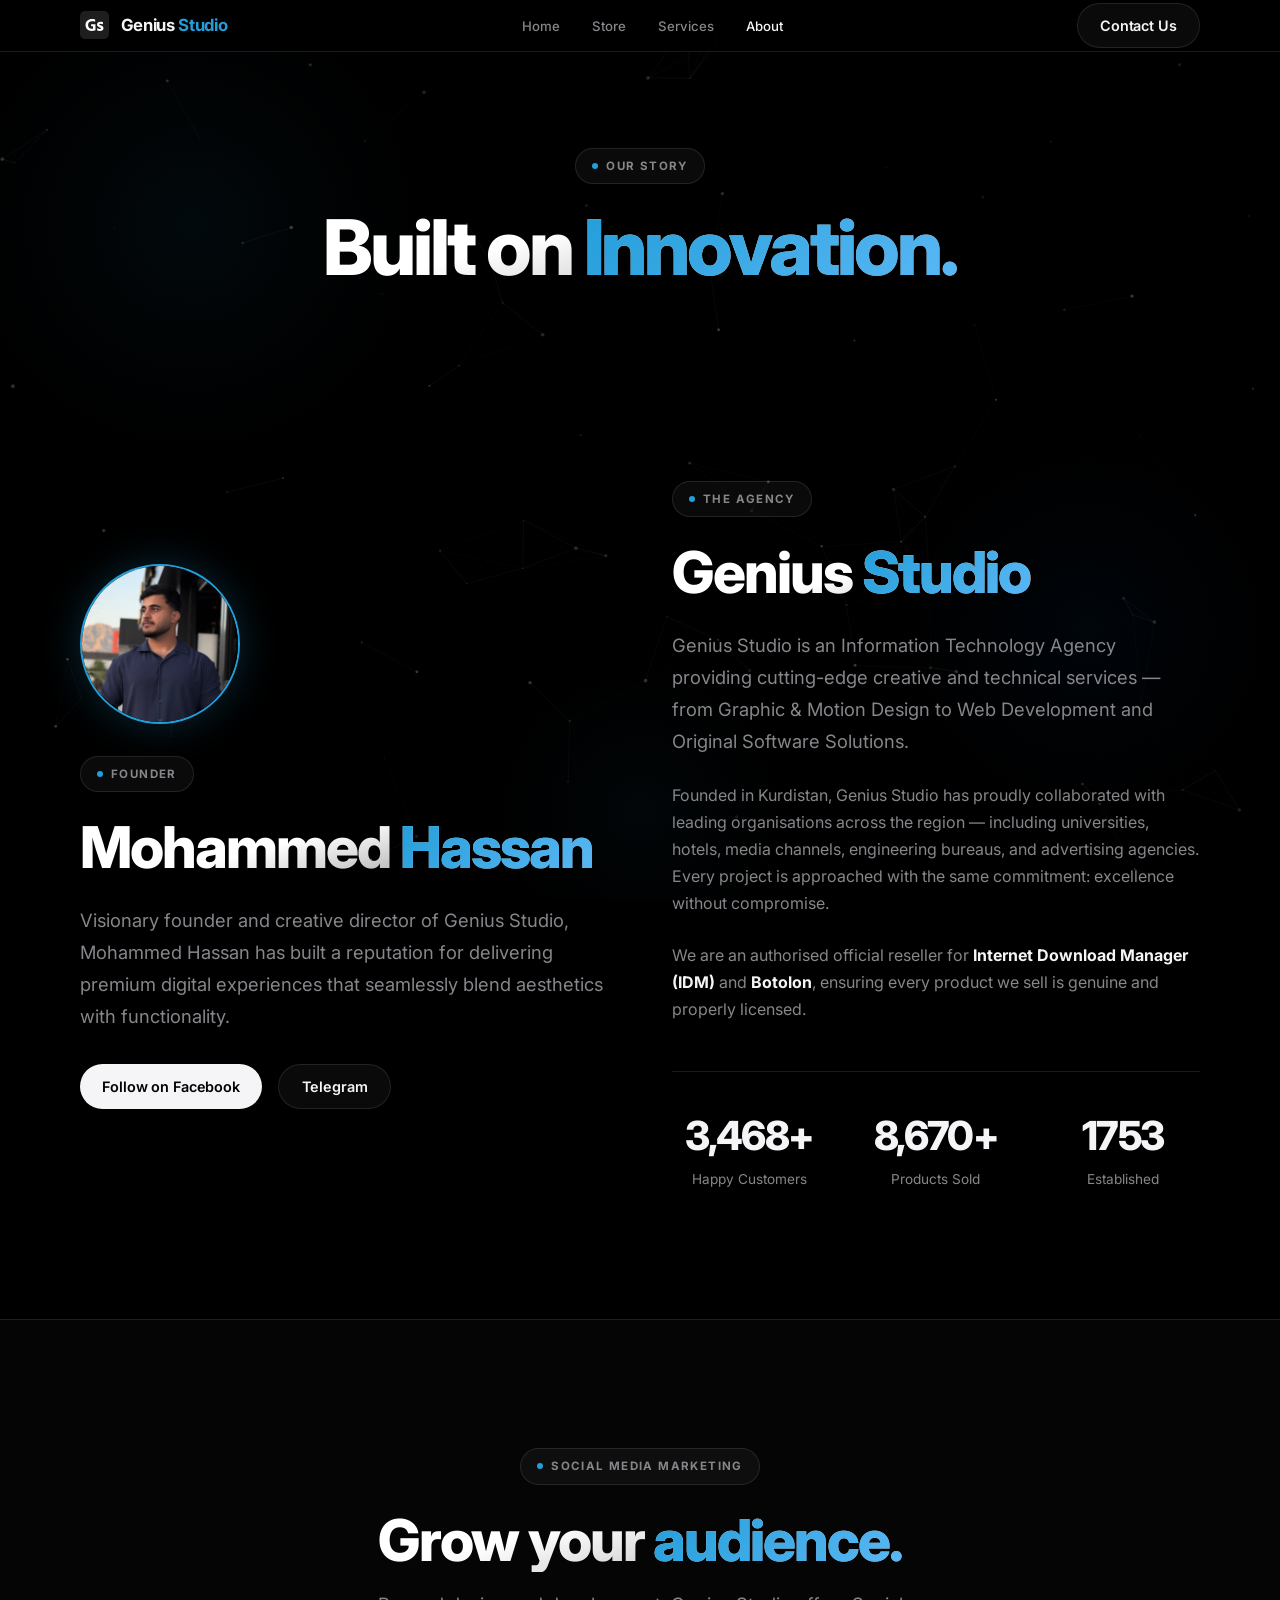
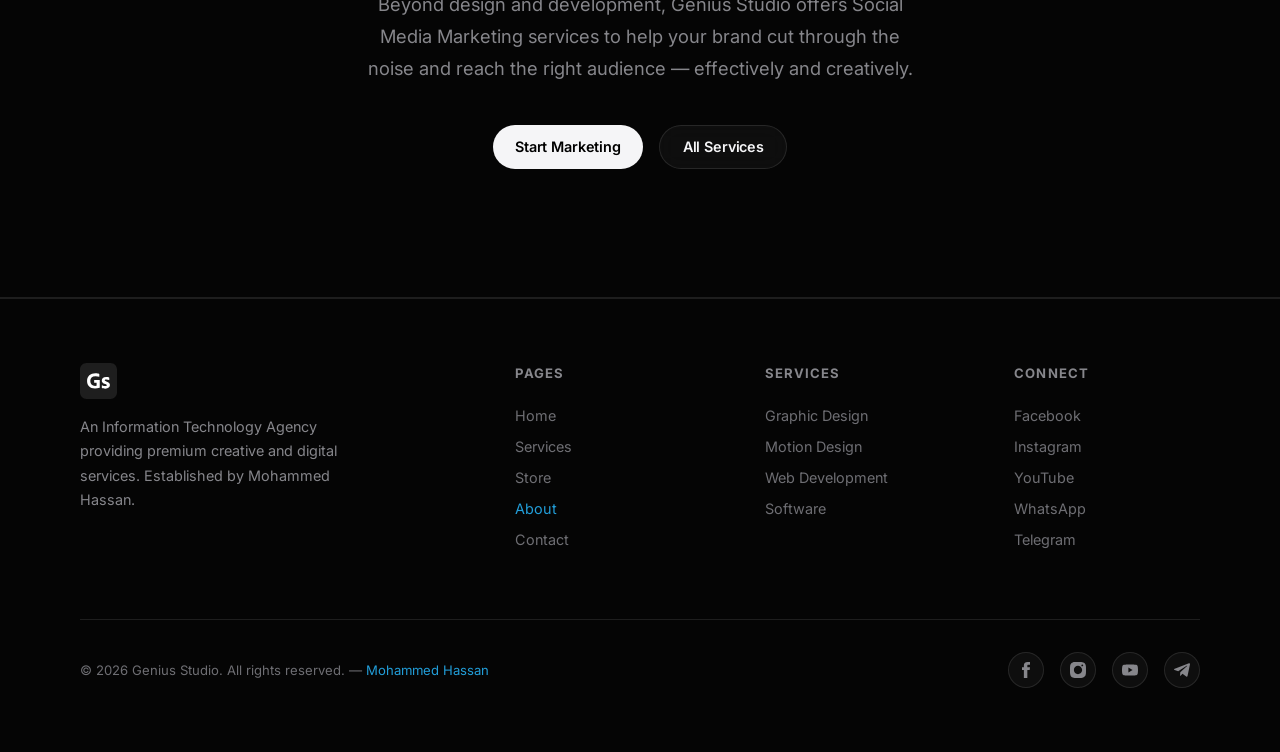
==== about.html @ 946fcec2 "Initial commit" ====
<!DOCTYPE html>
<html lang="en">

<head>
  <meta charset="UTF-8">
  <meta name="viewport" content="width=device-width, initial-scale=1.0">
  <title>About | Genius Studio</title>
  <meta name="description"
    content="Learn about Genius Studio — an Information Technology Agency established by Mohammed Hassan, delivering premium digital services.">
  <link rel="icon" type="image/svg+xml" href="branding/favicon/favicon.svg">
  <link rel="stylesheet" href="styles.css">
</head>

<body>

  <nav class="nav" role="navigation" aria-label="Main navigation">
    <div class="nav__inner">
      <a href="index.html" class="nav__logo" aria-label="Genius Studio Home">
        <img src="img/GsLogo.svg" alt="Genius Studio Logo">
        <span class="nav__logo-text">Genius <span>Studio</span></span>
      </a>
      <ul class="nav__links" role="list">
        <li><a href="index.html">Home</a></li>
        <li><a href="store.html">Store</a></li>
        <li><a href="services.html">Services</a></li>
        <li><a href="about.html" class="active">About</a></li>
      </ul>
      <div class="nav__cta">
        <a href="contact.html" class="btn btn--ghost">Contact Us</a>
      </div>
      <button class="nav__hamburger" aria-label="Open menu" aria-expanded="false">
        <svg viewBox="0 0 24 24">
          <line x1="3" y1="6" x2="21" y2="6" />
          <line x1="3" y1="12" x2="21" y2="12" />
          <line x1="3" y1="18" x2="21" y2="18" />
        </svg>
      </button>
    </div>
  </nav>
  <div class="nav__drawer" role="dialog" aria-label="Mobile navigation">
    <a href="index.html">Home</a>
    <a href="store.html">Store</a>
    <a href="services.html">Services</a>
    <a href="about.html" class="active">About</a>
    <a href="contact.html">Contact Us</a>
  </div>

  <!-- PAGE HERO -->
  <div class="page-hero text-center">
    <div class="container">
      <div class="eyebrow reveal" style="justify-content:center;">
        <span class="dot"></span>Our Story
      </div>
      <h1 class="display-1 reveal reveal-delay-1">Built on <em>Innovation.</em></h1>
    </div>
  </div>

  <!-- ABOUT SECTION -->
  <section class="section">
    <div class="container">
      <div class="about-grid">
        <div class="reveal">
          <img src="branding/owner.jpg" alt="Mohammed Hassan" class="avatar" style="margin-bottom:2rem;">
          <div class="eyebrow">
            <span class="dot"></span>Founder
          </div>
          <h2 class="display-2" style="margin-bottom:1.5rem;">Mohammed <em>Hassan</em></h2>
          <p class="body-lg">Visionary founder and creative director of Genius Studio, Mohammed Hassan has built a
            reputation for delivering premium digital experiences that seamlessly blend aesthetics with functionality.
          </p>
          <div style="display:flex; gap:1rem; margin-top:2rem; flex-wrap:wrap;">
            <a href="https://www.facebook.com/mohammedhx2" target="_blank" rel="noopener"
              class="btn btn--primary">Follow on Facebook</a>
            <a href="https://t.me/mohammedhx2" target="_blank" rel="noopener" class="btn btn--ghost">Telegram</a>
          </div>
        </div>

        <div class="reveal reveal-delay-2">
          <div class="eyebrow">
            <span class="dot"></span>The Agency
          </div>
          <h2 class="display-2" style="margin-bottom:1.5rem;">Genius <em>Studio</em></h2>
          <p class="body-lg">Genius Studio is an Information Technology Agency providing cutting-edge creative and
            technical services — from Graphic &amp; Motion Design to Web Development and Original Software Solutions.
          </p>
          <p class="body-md" style="margin-top:1.5rem;">Founded in Kurdistan, Genius Studio has proudly collaborated
            with leading organisations across the region — including universities, hotels, media channels, engineering
            bureaus, and advertising agencies. Every project is approached with the same commitment: excellence without
            compromise.</p>
          <p class="body-md" style="margin-top:1.5rem;">We are an authorised official reseller for <strong
              style="color:var(--clr-text-primary);">Internet Download Manager (IDM)</strong> and <strong
              style="color:var(--clr-text-primary);">Botolon</strong>, ensuring every product we sell is genuine and
            properly licensed.</p>

          <!-- Stats -->
          <div class="stats-grid"
            style="display:grid; grid-template-columns: repeat(3,1fr); gap:2rem; margin-top:3rem; padding-top:2rem; border-top:1px solid var(--clr-border);">
            <div style="text-align:center;">
              <p class="stat-number" data-count="4000" data-suffix="+"
                style="font-size:2.5rem; font-weight:800; color:var(--clr-text-primary); letter-spacing:-0.04em;">0</p>
              <p class="body-md" style="margin:0; font-size:0.85rem;">Happy Customers</p>
            </div>
            <div style="text-align:center;">
              <p class="stat-number" data-count="10000" data-suffix="+"
                style="font-size:2.5rem; font-weight:800; color:var(--clr-text-primary); letter-spacing:-0.04em;">0</p>
              <p class="body-md" style="margin:0; font-size:0.85rem;">Products Sold</p>
            </div>
            <div style="text-align:center;">
              <p class="stat-number" data-count="2022" data-suffix="" data-no-format
                style="font-size:2.5rem; font-weight:800; color:var(--clr-text-primary); letter-spacing:-0.04em;">0</p>
              <p class="body-md" style="margin:0; font-size:0.85rem;">Established</p>
            </div>
          </div>
        </div>
      </div>
    </div>
  </section>

  <!-- SMARTER SECTION: What we use / Social Media -->
  <section class="section section--alt">
    <div class="container text-center">
      <div class="eyebrow reveal" style="justify-content:center;">
        <span class="dot"></span>Social Media Marketing
      </div>
      <h2 class="display-2 reveal reveal-delay-1">Grow your <em>audience.</em></h2>
      <p class="body-lg reveal reveal-delay-2" style="max-width:560px; margin-inline:auto; margin-top:1rem;">Beyond
        design and development, Genius Studio offers Social Media Marketing services to help your brand cut through the
        noise and reach the right audience — effectively and creatively.</p>
      <div style="display:flex; justify-content:center; gap:1rem; margin-top:2.5rem;" class="reveal reveal-delay-3">
        <a href="contact.html" class="btn btn--primary">Start Marketing</a>
        <a href="services.html" class="btn btn--ghost">All Services</a>
      </div>
    </div>
  </section>

  <!-- FOOTER -->
  <footer class="footer" role="contentinfo">
    <div class="container">
      <div class="footer__inner">
        <div class="footer__brand">
          <img src="img/GsLogo.svg" alt="Genius Studio">
          <p>An Information Technology Agency providing premium creative and digital services. Established by Mohammed
            Hassan.</p>
        </div>
        <div class="footer__col">
          <h4>Pages</h4>
          <a href="index.html">Home</a>
          <a href="services.html">Services</a>
          <a href="store.html">Store</a>
          <a href="about.html">About</a>
          <a href="contact.html">Contact</a>
        </div>
        <div class="footer__col">
          <h4>Services</h4>
          <a href="services.html#graphic">Graphic Design</a>
          <a href="services.html#graphic">Motion Design</a>
          <a href="services.html#dev">Web Development</a>
          <a href="services.html#software">Software</a>
        </div>
        <div class="footer__col">
          <h4>Connect</h4>
          <a href="https://www.facebook.com/geniusstudio.tech" target="_blank" rel="noopener">Facebook</a>
          <a href="https://www.instagram.com/geniusstudio.tech" target="_blank" rel="noopener">Instagram</a>
          <a href="https://www.youtube.com/@geniusstudiotech" target="_blank" rel="noopener">YouTube</a>
          <a href="https://wa.me/message/EVDYGDIDD2ABM1" target="_blank" rel="noopener">WhatsApp</a>
          <a href="https://t.me/mohammedhx2" target="_blank" rel="noopener">Telegram</a>
        </div>
      </div>
      <div class="footer__bottom">
        <p class="footer__copy">&copy; 2026 Genius Studio. All rights reserved. &mdash; <a
            href="https://www.facebook.com/mohammedhx2" target="_blank" rel="noopener"
            style="color:var(--clr-accent);">Mohammed Hassan</a></p>
        <div class="footer__socials">
          <a href="https://www.facebook.com/geniusstudio.tech" target="_blank" rel="noopener" aria-label="Facebook"><svg
              viewBox="0 0 192 384">
              <path
                d="M128 128V89.9c0-17.2 3.8-25.9 30.5-25.9H192V0h-55.9C67.6 0 45 31.4 45 85.3V128H0v64h45v192h83V192h56.4l7.6-64h-64z" />
            </svg></a>
          <a href="https://www.instagram.com/geniusstudio.tech" target="_blank" rel="noopener"
            aria-label="Instagram"><svg viewBox="0 0 24 24">
              <path
                d="M12 0C8.7 0 8.3 0 7.1.1c-1.3 0-2.2.2-3 .5C3.4.9 2.7 1.3 2 2S.9 3.3.6 4.1c-.3.8-.5 1.7-.5 3C0 8.3 0 8.7 0 12s0 3.7.1 4.9c.1 1.3.3 2.1.6 2.9.2.8.6 1.5 1.3 2.2.7.7 1.3 1.1 2.1 1.4.8.3 1.6.5 2.9.6h5c3.3 0 3.7 0 4.9-.1 1.3-.1 2.1-.3 2.9-.6.8-.3 1.5-.7 2.1-1.4.7-.7 1.1-1.3 1.4-2.1.3-.8.5-1.6.6-2.9.1-1.2.1-1.6.1-4.9s0-3.7-.1-4.9c-.1-1.3-.3-2.1-.6-2.9-.2-.8-.6-1.5-1.3-2.2-.7-.7-1.3-1.1-2.1-1.4C19.1.3 18.3.1 17 0h-5zm0 5.8c3.4 0 6.2 2.8 6.2 6.2 0 3.4-2.8 6.2-6.2 6.2S5.8 15.4 5.8 12c0-3.4 2.8-6.2 6.2-6.2zm7.8-.6c0 .8-.6 1.4-1.4 1.4-.8 0-1.4-.6-1.4-1.4s.6-1.4 1.4-1.4c.8 0 1.4.6 1.4 1.4z" />
            </svg></a>
          <a href="https://www.youtube.com/@geniusstudiotech" target="_blank" rel="noopener" aria-label="YouTube"><svg
              viewBox="0 0 1080 756">
              <path
                d="M1057.4 118.1c-12.4-46.5-49-83.1-95.5-95.5C877.7 0 540 0 540 0S202.3 0 118 22.6c-46.4 12.4-83 49-95.4 95.5C0 202.3 0 378 0 378s0 175.7 22.6 259.9c12.4 46.5 49 83.1 95.5 95.5C202.3 756 540 756 540 756s337.7 0 422-22.6c46.5-12.4 83.1-49 95.5-95.5C1080 553.7 1080 378 1080 378s0-175.7-22.6-259.9zM432 540V216l280.6 162L432 540z" />
            </svg></a>
          <a href="https://t.me/mohammedhx2" target="_blank" rel="noopener" aria-label="Telegram"><svg
              viewBox="0 0 448 376">
              <path
                d="m446.7 34.4-67.6 318.8c-5.1 22.5-18.4 28.1-37.3 17.5l-103-75.9-49.7 47.8c-5.5 5.5-10.1 10.1-20.7 10.1l7.4-104.9L366.7 75.3c8.3-7.4-1.8-11.5-12.9-4.1l-236 148.6L16.2 188c-22.1-6.9-22.5-22.1 4.6-32.7L418.2 2.2c18.4-6.9 34.5 4.1 28.5 32.2z" />
            </svg></a>
        </div>
      </div>
    </div>
  </footer>

  <script src="background.js"></script>
  <script>
    // ── Count-Up Animation ──
    (function () {
      const counters = document.querySelectorAll('.stat-number');
      let animated = false;

      function easeOutQuart(t) {
        return 1 - Math.pow(1 - t, 4);
      }

      function formatNumber(n) {
        return n.toLocaleString('en-US');
      }

      function animateCounters() {
        if (animated) return;
        animated = true;

        counters.forEach(counter => {
          const target = parseInt(counter.dataset.count, 10);
          const suffix = counter.dataset.suffix || '';
          const duration = 2000;
          const start = performance.now();

          function update(now) {
            const elapsed = now - start;
            const progress = Math.min(elapsed / duration, 1);
            const eased = easeOutQuart(progress);
            const current = Math.round(eased * target);

            counter.textContent = (counter.hasAttribute('data-no-format') ? current : formatNumber(current)) + suffix;

            if (progress < 1) {
              requestAnimationFrame(update);
            }
          }

          requestAnimationFrame(update);
        });
      }

      const observer = new IntersectionObserver((entries) => {
        entries.forEach(entry => {
          if (entry.isIntersecting) {
            animateCounters();
            observer.disconnect();
          }
        });
      }, { threshold: 0.3 });

      if (counters.length) {
        observer.observe(counters[0].closest('div[style]'));
      }
    })();
  </script>
</body>

</html>
---- styles.css ----
@import url('https://fonts.googleapis.com/css2?family=Inter:ital,wght@0,300;0,400;0,500;0,600;0,700;0,800;0,900;1,300;1,400&display=swap');

/* =============================================
   GENIUS STUDIO 2026 — DESIGN SYSTEM
   Inspired by Apple.com + Google Antigravity
   ============================================= */

:root {
  /* Colors */
  --clr-bg:           #000000;
  --clr-surface-1:    rgba(255,255,255,0.04);
  --clr-surface-2:    rgba(255,255,255,0.08);
  --clr-surface-3:    rgba(255,255,255,0.12);
  --clr-border:       rgba(255,255,255,0.10);
  --clr-border-hover: rgba(255,255,255,0.22);

  --clr-text-primary: #f5f5f7;
  --clr-text-secondary:#86868b;
  --clr-text-tertiary: #6e6e73;

  --clr-accent:       #229ED9;
  --clr-accent-2:     #0071e3;      /* Apple blue */
  --clr-accent-glow:  rgba(34,158,217,0.25);

  /* Typography */
  --font: 'Inter', -apple-system, BlinkMacSystemFont, 'Helvetica Neue', sans-serif;

  /* Radii */
  --r-sm:  12px;
  --r-md:  18px;
  --r-lg:  24px;
  --r-xl:  32px;
  --r-2xl: 48px;
  --r-pill: 9999px;

  /* Spacing scale */
  --sp-1:  .25rem;
  --sp-2:  .5rem;
  --sp-3:  .75rem;
  --sp-4:  1rem;
  --sp-6:  1.5rem;
  --sp-8:  2rem;
  --sp-12: 3rem;
  --sp-16: 4rem;
  --sp-24: 6rem;
  --sp-32: 8rem;

  /* Easing */
  --ease-apple: cubic-bezier(0.25, 1, 0.5, 1);
  --ease-bounce: cubic-bezier(0.34, 1.56, 0.64, 1);
  --transition: all 0.4s var(--ease-apple);
}

/* =============================================
   RESET & BASE
   ============================================= */
*, *::before, *::after { margin:0; padding:0; box-sizing:border-box; }

html { scroll-behavior: smooth; }

body {
  font-family: var(--font);
  background-color: var(--clr-bg);
  color: var(--clr-text-primary);
  line-height: 1.6;
  overflow-x: hidden;
  -webkit-font-smoothing: antialiased;
  -moz-osx-font-smoothing: grayscale;
}

img, video { display: block; max-width: 100%; }
a { color: inherit; text-decoration: none; }
ul { list-style: none; }
button { font-family: var(--font); cursor: pointer; }

/* =============================================
   INTERACTIVE BACKGROUND CANVAS
   ============================================= */
#bg-canvas {
  position: fixed;
  inset: 0;
  z-index: 0;
  pointer-events: none;
}

/* =============================================
   LAYOUT
   ============================================= */
.container {
  width: min(90%, 1200px);
  margin-inline: auto;
  padding-inline: var(--sp-4);
  position: relative;
  z-index: 1;
}

.section {
  padding-block: var(--sp-32);
}

.section--alt {
  background: rgba(255,255,255,0.02);
  border-top: 1px solid var(--clr-border);
  border-bottom: 1px solid var(--clr-border);
}

/* =============================================
   NAVIGATION — Apple frosted glass style
   ============================================= */
.nav {
  position: fixed;
  top: 0;
  inset-inline: 0;
  height: 52px;
  background: rgba(0,0,0,0.72);
  backdrop-filter: saturate(180%) blur(20px);
  -webkit-backdrop-filter: saturate(180%) blur(20px);
  border-bottom: 1px solid var(--clr-border);
  z-index: 900;
  display: flex;
  align-items: center;
  transition: var(--transition);
}

.nav__inner {
  width: min(90%, 1200px);
  margin-inline: auto;
  padding-inline: var(--sp-4);
  display: flex;
  align-items: center;
  justify-content: space-between;
  gap: var(--sp-8);
}

.nav__logo {
  display: flex;
  align-items: center;
  gap: var(--sp-3);
  flex-shrink: 0;
}

.nav__logo img { height: 28px; }

.nav__logo-text {
  font-size: 1.05rem;
  font-weight: 700;
  letter-spacing: -0.02em;
}

.nav__logo-text span { color: var(--clr-accent); }

.nav__links {
  display: flex;
  align-items: center;
  gap: var(--sp-8);
}

.nav__links a {
  font-size: 0.825rem;
  font-weight: 500;
  color: var(--clr-text-secondary);
  transition: color 0.25s;
}

.nav__links a:hover,
.nav__links a.active { color: var(--clr-text-primary); }

.nav__cta { display: flex; align-items: center; gap: var(--sp-4); flex-shrink: 0; }

.nav__hamburger {
  display: none;
  background: none;
  border: none;
  color: var(--clr-text-primary);
  padding: var(--sp-2);
  line-height: 1;
}

.nav__hamburger svg { width: 22px; height: 22px; stroke: currentColor; fill: none; stroke-width: 1.8; stroke-linecap: round; }

/* Mobile nav drawer */
.nav__drawer {
  position: fixed;
  top: 52px;
  inset-inline: 0;
  background: rgba(0,0,0,0.92);
  backdrop-filter: blur(20px);
  -webkit-backdrop-filter: blur(20px);
  border-bottom: 1px solid var(--clr-border);
  padding: var(--sp-6);
  display: flex;
  flex-direction: column;
  gap: var(--sp-4);
  z-index: 899;
  transform: translateY(-110%);
  opacity: 0;
  transition: transform 0.35s var(--ease-apple), opacity 0.35s;
  pointer-events: none;
}

.nav__drawer.open {
  transform: translateY(0);
  opacity: 1;
  pointer-events: auto;
}

.nav__drawer a {
  font-size: 1.1rem;
  font-weight: 600;
  color: var(--clr-text-secondary);
  padding: var(--sp-3) 0;
  border-bottom: 1px solid var(--clr-border);
  transition: color 0.2s;
}

.nav__drawer a:hover,
.nav__drawer a.active { color: var(--clr-text-primary); }

/* =============================================
   BUTTONS
   ============================================= */
.btn {
  display: inline-flex;
  align-items: center;
  gap: var(--sp-2);
  font-size: 0.9rem;
  font-weight: 600;
  padding: 0.6rem 1.4rem;
  border-radius: var(--r-pill);
  border: none;
  cursor: pointer;
  transition: var(--transition);
  white-space: nowrap;
  letter-spacing: -0.01em;
}

.btn--primary {
  background: var(--clr-text-primary);
  color: var(--clr-bg);
}

.btn--primary:hover {
  background: var(--clr-accent);
  color: #fff;
  transform: scale(1.04);
  box-shadow: 0 0 24px var(--clr-accent-glow);
}

.btn--ghost {
  background: var(--clr-surface-1);
  color: var(--clr-text-primary);
  border: 1px solid var(--clr-border);
  backdrop-filter: blur(10px);
}

.btn--ghost:hover {
  background: var(--clr-surface-2);
  border-color: var(--clr-border-hover);
  transform: scale(1.04);
}

.btn--accent {
  background: var(--clr-accent);
  color: #fff;
}

.btn--accent:hover {
  background: var(--clr-accent-2);
  transform: scale(1.04);
  box-shadow: 0 0 24px var(--clr-accent-glow);
}

/* =============================================
   GLASS CARD
   ============================================= */
.card {
  background: var(--clr-surface-1);
  border: 1px solid var(--clr-border);
  border-radius: var(--r-xl);
  padding: var(--sp-8);
  backdrop-filter: blur(16px);
  -webkit-backdrop-filter: blur(16px);
  transition: var(--transition);
  position: relative;
  overflow: hidden;
}

.card::before {
  content: '';
  position: absolute;
  inset: 0;
  border-radius: inherit;
  background: linear-gradient(135deg, rgba(255,255,255,0.06) 0%, transparent 60%);
  pointer-events: none;
}

.card:hover {
  transform: translateY(-6px);
  background: var(--clr-surface-2);
  border-color: var(--clr-border-hover);
  box-shadow: 0 24px 64px rgba(0,0,0,0.5), 0 0 0 1px var(--clr-border-hover);
}

/* =============================================
   BADGE / EYEBROW
   ============================================= */
.eyebrow {
  display: inline-flex;
  align-items: center;
  gap: var(--sp-2);
  font-size: 0.72rem;
  font-weight: 700;
  text-transform: uppercase;
  letter-spacing: 0.12em;
  color: var(--clr-text-secondary);
  background: var(--clr-surface-1);
  border: 1px solid var(--clr-border);
  padding: var(--sp-2) var(--sp-4);
  border-radius: var(--r-pill);
  margin-bottom: var(--sp-6);
}

.eyebrow .dot {
  width: 6px;
  height: 6px;
  background: var(--clr-accent);
  border-radius: 50%;
  animation: pulse-dot 2s infinite;
}

@keyframes pulse-dot {
  0%, 100% { opacity: 1; transform: scale(1); }
  50%       { opacity: 0.4; transform: scale(0.7); }
}

/* =============================================
   TYPOGRAPHY
   ============================================= */
.display-1 {
  font-size: clamp(3rem, 6vw, 5.5rem);
  font-weight: 800;
  line-height: 1.05;
  letter-spacing: -0.04em;
  background: linear-gradient(165deg, #fff 40%, #6e6e73 100%);
  -webkit-background-clip: text;
  -webkit-text-fill-color: transparent;
  background-clip: text;
}

.display-1 em {
  font-style: normal;
  background: linear-gradient(135deg, var(--clr-accent) 0%, #5bb8f5 100%);
  -webkit-background-clip: text;
  -webkit-text-fill-color: transparent;
  background-clip: text;
}

.display-2 {
  font-size: clamp(2rem, 4.5vw, 4rem);
  font-weight: 800;
  line-height: 1.1;
  letter-spacing: -0.035em;
  background: linear-gradient(165deg, #fff 40%, #6e6e73 100%);
  -webkit-background-clip: text;
  -webkit-text-fill-color: transparent;
  background-clip: text;
}

.display-2 em {
  font-style: normal;
  background: linear-gradient(135deg, var(--clr-accent) 0%, #5bb8f5 100%);
  -webkit-background-clip: text;
  -webkit-text-fill-color: transparent;
  background-clip: text;
}

.headline {
  font-size: clamp(1.5rem, 2.5vw, 2rem);
  font-weight: 700;
  letter-spacing: -0.025em;
  color: var(--clr-text-primary);
}

.body-lg { font-size: 1.15rem; color: var(--clr-text-secondary); line-height: 1.75; }
.body-md { font-size: 1rem;    color: var(--clr-text-secondary); line-height: 1.7; }

/* =============================================
   HERO
   ============================================= */
.hero {
  min-height: 100svh;
  display: flex;
  align-items: center;
  padding-top: 52px;
}

.hero__inner {
  display: grid;
  grid-template-columns: 1fr 1fr;
  gap: var(--sp-16);
  align-items: center;
  padding-block: var(--sp-32) var(--sp-24);
}

.hero__ctas {
  display: flex;
  gap: var(--sp-4);
  margin-top: var(--sp-8);
  flex-wrap: wrap;
}

.hero__visual {
  border-radius: var(--r-xl);
  overflow: hidden;
  aspect-ratio: 4/3;
  border: 1px solid var(--clr-border);
  position: relative;
}

.hero__visual img,
.hero__visual video {
  width: 100%;
  height: 100%;
  object-fit: cover;
}

.hero__visual::after {
  content: '';
  position: absolute;
  inset: 0;
  background: linear-gradient(135deg, rgba(34,158,217,0.08) 0%, transparent 60%);
  pointer-events: none;
}

/* =============================================
   HERO SHOWCASE — code card + floating badges
   ============================================= */
.hero-showcase {
  position: relative;
  display: flex;
  align-items: center;
  justify-content: center;
}

.hero-showcase__wrapper {
  position: relative;
  width: 100%;
}

.hero-showcase__card {
  background: #0d1117;
  border: 1px solid var(--clr-border);
  border-radius: var(--r-xl);
  padding: 2rem 2.5rem;
  box-shadow:
    0 32px 80px rgba(0,0,0,0.5),
    0 0 80px rgba(34,158,217,0.06),
    inset 0 1px 0 rgba(255,255,255,0.05);
  position: relative;
  overflow: hidden;
}

.hero-showcase__card::before {
  content: '';
  position: absolute;
  inset: 0;
  background: linear-gradient(135deg, rgba(34,158,217,0.06) 0%, transparent 50%);
  pointer-events: none;
}

.hero-code {
  font-family: 'SF Mono', 'Fira Code', 'Cascadia Code', 'Consolas', monospace;
  font-size: 0.88rem;
  line-height: 1.95;
  color: #c9d1d9;
  position: relative;
  z-index: 1;
  min-height: 280px; /* Maintains box size during typing animation */
}

.code-token--accent   { color: var(--clr-accent); font-weight: 700; text-shadow: 0 0 12px var(--clr-accent-glow); }
.code-token--punctuation { color: #c9d1d9; }

/* Floating badges */
.hero-badge {
  position: absolute;
  display: inline-flex;
  align-items: center;
  gap: var(--sp-3);
  background: rgba(255,255,255,0.06);
  backdrop-filter: blur(16px);
  -webkit-backdrop-filter: blur(16px);
  border: 1px solid var(--clr-border);
  border-radius: var(--r-pill);
  padding: 0.55rem 1.2rem;
  font-size: 0.82rem;
  font-weight: 600;
  color: var(--clr-text-primary);
  white-space: nowrap;
  z-index: 2;
  box-shadow: 0 8px 32px rgba(0,0,0,0.3);
}

.hero-badge__icon {
  display: flex;
  align-items: center;
  justify-content: center;
  width: 28px; height: 28px;
  border-radius: 50%;
  background: var(--clr-accent);
  color: #fff;
  flex-shrink: 0;
}

.hero-badge__icon svg { width: 14px; height: 14px; }

.hero-badge--top {
  top: -12px;
  right: -16px;
  animation: badge-float 4s ease-in-out infinite;
}

.hero-badge--bottom {
  bottom: -12px;
  right: 20%;
  animation: badge-float 4.5s ease-in-out infinite 0.8s;
}

.hero-badge--left {
  bottom: 25%;
  left: -24px;
  animation: badge-float 5s ease-in-out infinite 1.6s;
}

@keyframes badge-float {
  0%, 100% { transform: translateY(0); }
  50%      { transform: translateY(-10px); }
}

@media (max-width: 768px) {
  .hero-badge--left { display: none; }
  .hero-badge--top  { right: 0; top: -8px; }
  .hero-badge--bottom { right: 0; bottom: -8px; }
}

/* =============================================
   SERVICES GRID
   ============================================= */
.services-grid {
  display: grid;
  grid-template-columns: repeat(3, 1fr);
  gap: var(--sp-6);
}

.service-card {
  display: flex;
  flex-direction: column;
  padding: 0;  /* No card padding — media goes edge to edge */
}

.service-card__media {
  width: 100%;
  aspect-ratio: 16/10;
  border-radius: var(--r-xl) var(--r-xl) 0 0; /* top corners match card */
  overflow: hidden;
  flex-shrink: 0;
  position: relative;
}

.service-card__media img,
.service-card__media video {
  width: 100%;
  height: 100%;
  object-fit: cover;
  transition: transform 0.6s var(--ease-apple);
}

.service-card:hover .service-card__media img,
.service-card:hover .service-card__media video {
  transform: scale(1.04);
}

.service-card__body { padding: var(--sp-6) var(--sp-6) var(--sp-8); }
.service-card__title { font-size: 1.25rem; font-weight: 700; letter-spacing: -0.02em; margin-bottom: var(--sp-3); color: var(--clr-text-primary); }
.service-card__desc  { font-size: 0.95rem; color: var(--clr-text-secondary); line-height: 1.7; }

/* =============================================
   CODE ANIMATION WINDOW
   ============================================= */
.code-window {
  width: 100%;
  height: 100%;
  background: #0d1117;
  border-radius: var(--r-lg) var(--r-lg) 0 0;
  display: flex;
  flex-direction: column;
  overflow: hidden;
  font-family: 'SF Mono', 'Fira Code', 'Fira Mono', monospace;
}

.code-window__bar {
  display: flex;
  align-items: center;
  gap: 6px;
  padding: 10px 14px;
  background: #161b22;
  border-bottom: 1px solid rgba(255,255,255,0.06);
  flex-shrink: 0;
}

.code-window__dot {
  width: 10px; height: 10px;
  border-radius: 50%;
}
.code-window__dot--red   { background: #ff5f57; }
.code-window__dot--yellow{ background: #febc2e; }
.code-window__dot--green { background: #28c840; }

.code-window__title {
  font-size: 0.72rem;
  color: #6e7681;
  margin-left: auto;
  margin-right: auto;
  font-weight: 500;
  letter-spacing: 0.02em;
}

.code-window__body {
  flex: 1;
  padding: 16px 20px;
  overflow: hidden;
  position: relative;
  min-height: 230px; /* Maintains box size during typing animation */
}

.code-line {
  display: flex;
  align-items: flex-start;
  gap: 16px;
  line-height: 1.9;
  font-size: 0.8rem;
}

.code-line__num {
  color: #3d4451;
  user-select: none;
  min-width: 16px;
  text-align: right;
  flex-shrink: 0;
}

.code-line__text { color: #c9d1d9; }
.code-token--keyword  { color: #ff7b72; }
.code-token--fn       { color: #d2a8ff; }
.code-token--string   { color: #a5d6ff; }
.code-token--comment  { color: #8b949e; font-style: italic; }
.code-token--class    { color: #ffa657; }
.code-token--number   { color: #79c0ff; }
.code-token--punctuation { color: #c9d1d9; }

.code-cursor {
  display: inline-block;
  width: 2px;
  height: 1em;
  background: var(--clr-accent);
  vertical-align: middle;
  animation: blink 1s step-end infinite;
  margin-left: 1px;
}

@keyframes blink {
  0%, 100% { opacity: 1; }
  50%       { opacity: 0; }
}

/* =============================================
   MARQUEE
   ============================================= */
.marquee-section { padding-block: var(--sp-16); }

.marquee-track {
  overflow: hidden;
  white-space: nowrap;
  mask-image: linear-gradient(to right, transparent 0%, #000 12%, #000 88%, transparent 100%);
  -webkit-mask-image: linear-gradient(to right, transparent 0%, #000 12%, #000 88%, transparent 100%);
}

.marquee-items {
  display: inline-flex;
  align-items: center;
  gap: var(--sp-12);
  padding-right: var(--sp-12);
  width: max-content;
  animation: scroll-left 40s linear infinite;
}

.marquee-items--reverse {
  animation-direction: reverse;
}

.logo-item {
  display: flex;
  flex-direction: column;
  align-items: center;
  gap: 0.5rem;
  transition: transform 0.35s;
}

.logo-item span {
  font-size: 0.85rem;
  font-weight: 600;
  color: var(--clr-text-secondary);
  text-align: center;
}

.logo-item img {
  height: 52px;
  width: auto;
  opacity: 0.9;
  transition: opacity 0.35s, transform 0.35s;
  flex-shrink: 0;
  object-fit: contain;
  /* Removed grayscale for colorful logos */
}

.logo-item:hover img {
  opacity: 1;
  transform: scale(1.1);
}

.logo-item:hover span {
  color: var(--clr-text-primary);
}

@keyframes scroll-left {
  from { transform: translateX(0); }
  to   { transform: translateX(-50%); }
}

/* =============================================
   SERVICES PAGE — FULL-WIDTH ALTERNATING
   ============================================= */
.service-row {
  display: grid;
  grid-template-columns: 1fr 1fr;
  gap: var(--sp-16);
  align-items: center;
}

.service-row--reverse .service-row__media { order: -1; }

.service-row__media {
  border-radius: var(--r-xl);
  overflow: hidden;
  aspect-ratio: 4/3;
  border: 1px solid var(--clr-border);
}

.service-row__media img,
.service-row__media video {
  width: 100%;
  height: 100%;
  object-fit: cover;
}

.service-row__body { display: flex; flex-direction: column; gap: var(--sp-6); }

/* =============================================
   STORE GRID
   ============================================= */
.store-grid {
  display: grid;
  grid-template-columns: repeat(4, 1fr);
  gap: var(--sp-6);
}

.product-card {
  background: var(--clr-surface-1);
  border: 1px solid var(--clr-border);
  border-radius: var(--r-lg);
  overflow: hidden;
  transition: var(--transition);
  display: flex;
  flex-direction: column;
  cursor: pointer;
}

.product-card:hover {
  transform: translateY(-8px);
  border-color: var(--clr-border-hover);
  box-shadow: 0 32px 64px rgba(0,0,0,0.6), 
              0 0 0 1px rgba(34,158,217,0.2),
              0 -10px 30px -10px var(--clr-accent-glow);
}

.product-card:hover .product-card__img { transform: scale(1.04); }

.product-card__media {
  width: 100%;
  aspect-ratio: 1;
  overflow: hidden;
  background: #0d1117;
  flex-shrink: 0;
}

.product-card__img {
  width: 100%;
  height: 100%;
  object-fit: cover;
  transition: transform 0.5s var(--ease-apple);
  display: block;
}

.product-card__body {
  padding: var(--sp-4) var(--sp-4) var(--sp-6);
  display: flex;
  flex-direction: column;
  gap: var(--sp-3);
  flex: 1;
}

.product-card__name {
  font-size: 0.9rem;
  font-weight: 700;
  color: var(--clr-text-primary);
  letter-spacing: -0.01em;
  line-height: 1.35;
}

.product-card__action {
  display: inline-flex;
  align-items: center;
  gap: var(--sp-2);
  font-size: 0.8rem;
  font-weight: 600;
  color: var(--clr-accent);
  margin-top: auto;
  padding-top: var(--sp-3);
  border-top: 1px solid var(--clr-border);
  transition: gap 0.2s;
}
.product-card:hover .product-card__action { gap: var(--sp-3); }

/* =============================================
   PAGE HERO (inner pages)
   ============================================= */
.page-hero {
  padding-top: calc(52px + var(--sp-24));
  padding-bottom: var(--sp-16);
  text-align: center;
}

/* =============================================
   ABOUT / CONTACT
   ============================================= */
.about-grid {
  display: grid;
  grid-template-columns: 1fr 1fr;
  gap: var(--sp-16);
  align-items: center;
}

.avatar {
  width: 160px;
  height: 160px;
  border-radius: 50%;
  object-fit: cover;
  border: 2px solid var(--clr-accent);
  box-shadow: 0 0 40px var(--clr-accent-glow);
}

.contact-grid {
  display: grid;
  grid-template-columns: 1fr 1fr;
  gap: var(--sp-8);
}

.form-field {
  display: flex;
  flex-direction: column;
  gap: var(--sp-2);
}

.form-field label {
  font-size: 0.82rem;
  font-weight: 600;
  color: var(--clr-text-secondary);
  letter-spacing: 0.04em;
  text-transform: uppercase;
}

.form-field input,
.form-field textarea,
.form-field select {
  background: var(--clr-surface-1);
  border: 1px solid var(--clr-border);
  border-radius: var(--r-md);
  padding: 0.85rem 1.2rem;
  font-family: var(--font);
  font-size: 1rem;
  color: var(--clr-text-primary);
  transition: border-color 0.25s, box-shadow 0.25s;
  outline: none;
  width: 100%;
  resize: vertical;
}

.form-field input:focus,
.form-field textarea:focus,
.form-field select:focus {
  border-color: var(--clr-accent);
  box-shadow: 0 0 0 3px var(--clr-accent-glow);
}

.form-field select {
  -webkit-appearance: none;
  appearance: none;
  color-scheme: dark;
}

/* ── Custom Select Dropdown ── */
.custom-select {
  position: relative;
  width: 100%;
}

.custom-select__trigger {
  display: flex;
  align-items: center;
  justify-content: space-between;
  background: var(--clr-surface-1);
  border: 1px solid var(--clr-border);
  border-radius: var(--r-md);
  padding: 0.85rem 1.2rem;
  font-family: var(--font);
  font-size: 1rem;
  color: var(--clr-text-secondary);
  cursor: pointer;
  transition: border-color 0.25s, box-shadow 0.25s;
  outline: none;
  user-select: none;
}

.custom-select__trigger:focus,
.custom-select.open .custom-select__trigger {
  border-color: var(--clr-accent);
  box-shadow: 0 0 0 3px var(--clr-accent-glow);
}

.custom-select__trigger.has-value {
  color: var(--clr-text-primary);
}

.custom-select__arrow {
  width: 16px;
  height: 16px;
  flex-shrink: 0;
  color: var(--clr-text-secondary);
  transition: transform 0.25s ease;
}

.custom-select.open .custom-select__arrow {
  transform: rotate(180deg);
}

.custom-select__options {
  position: absolute;
  top: calc(100% + 6px);
  left: 0;
  right: 0;
  background: #0c1219;
  border: 1px solid rgba(56, 189, 248, 0.12);
  border-radius: var(--r-md);
  padding: 0.35rem;
  z-index: 100;
  opacity: 0;
  visibility: hidden;
  transform: translateY(-8px);
  transition: opacity 0.2s ease, transform 0.2s ease, visibility 0.2s;
  box-shadow: 0 12px 40px rgba(0, 0, 0, 0.75),
              0 0 0 1px rgba(0, 0, 0, 0.3);
  max-height: 260px;
  overflow-y: auto;
  scrollbar-width: thin;
  scrollbar-color: rgba(255,255,255,0.1) transparent;
}

.custom-select__options::-webkit-scrollbar {
  width: 6px;
}

.custom-select__options::-webkit-scrollbar-track {
  background: transparent;
}

.custom-select__options::-webkit-scrollbar-thumb {
  background: rgba(255, 255, 255, 0.1);
  border-radius: 3px;
}

.custom-select.open .custom-select__options {
  opacity: 1;
  visibility: visible;
  transform: translateY(0);
}

.custom-select__option {
  padding: 0.75rem 1rem;
  font-family: var(--font);
  font-size: 0.95rem;
  color: rgba(255, 255, 255, 0.55);
  cursor: pointer;
  border-radius: 6px;
  transition: background 0.15s, color 0.15s;
  margin-bottom: 2px;
}

.custom-select__option:last-child {
  margin-bottom: 0;
}

.custom-select__option:hover {
  background: rgba(56, 189, 248, 0.08);
  color: rgba(255, 255, 255, 0.9);
}

.custom-select__option.selected {
  color: var(--clr-accent);
  background: rgba(56, 189, 248, 0.1);
  font-weight: 600;
}

.social-links {
  display: flex;
  flex-direction: column;
  gap: var(--sp-4);
}

.social-link {
  display: flex;
  align-items: center;
  gap: var(--sp-4);
  padding: var(--sp-4) var(--sp-6);
  background: var(--clr-surface-1);
  border: 1px solid var(--clr-border);
  border-radius: var(--r-md);
  transition: var(--transition);
  font-weight: 600;
}

.social-link:hover {
  background: var(--clr-surface-2);
  border-color: var(--clr-accent);
  transform: translateX(6px);
  color: var(--clr-accent);
}

.social-link svg { width: 20px; height: 20px; flex-shrink: 0; }

/* =============================================
   FOOTER
   ============================================= */
.footer {
  padding-block: var(--sp-16);
  border-top: 1px solid var(--clr-border);
  background: rgba(255,255,255,0.02);
}

.footer__inner {
  display: grid;
  grid-template-columns: 2fr 1fr 1fr 1fr;
  gap: var(--sp-16);
  align-items: start;
}

.footer__brand img { height: 36px; margin-bottom: var(--sp-4); }
.footer__brand p { font-size: 0.9rem; color: var(--clr-text-secondary); max-width: 280px; line-height: 1.7; }

.footer__col h4 {
  font-size: 0.82rem;
  font-weight: 700;
  text-transform: uppercase;
  letter-spacing: 0.08em;
  color: var(--clr-text-secondary);
  margin-bottom: var(--sp-4);
}

.footer__col a {
  display: block;
  font-size: 0.9rem;
  color: var(--clr-text-tertiary);
  padding-block: var(--sp-1);
  transition: color 0.2s;
}
.footer__col a:hover { color: var(--clr-text-primary); }

.footer__bottom {
  display: flex;
  align-items: center;
  justify-content: space-between;
  margin-top: var(--sp-16);
  padding-top: var(--sp-8);
  border-top: 1px solid var(--clr-border);
}

.footer__copy {
  font-size: 0.82rem;
  color: var(--clr-text-tertiary);
}

.footer__socials {
  display: flex;
  gap: var(--sp-4);
}

.footer__socials a {
  width: 36px; height: 36px;
  border-radius: 50%;
  background: var(--clr-surface-1);
  border: 1px solid var(--clr-border);
  display: flex;
  align-items: center;
  justify-content: center;
  color: var(--clr-text-secondary);
  transition: var(--transition);
}

.footer__socials a:hover {
  background: var(--clr-accent);
  border-color: var(--clr-accent);
  color: #fff;
  transform: translateY(-3px);
}

.footer__socials svg { width: 16px; height: 16px; fill: currentColor; }

/* =============================================
   ENTRANCE ANIMATIONS
   ============================================= */
.reveal {
  opacity: 0;
  transform: translateY(40px);
  transition: opacity 0.8s var(--ease-apple), transform 0.8s var(--ease-apple);
}
.reveal.visible {
  opacity: 1;
  transform: translateY(0);
}
.reveal-delay-1 { transition-delay: 0.1s; }
.reveal-delay-2 { transition-delay: 0.2s; }
.reveal-delay-3 { transition-delay: 0.3s; }
.reveal-delay-4 { transition-delay: 0.4s; }

/* =============================================
   TEXT ALIGN UTILITIES
   ============================================= */
.text-center { text-align: center; }

/* =============================================
   RESPONSIVE
   ============================================= */
@media (max-width: 1024px) {
  .store-grid { grid-template-columns: repeat(3, 1fr); }
  .footer__inner { grid-template-columns: 1fr 1fr; gap: var(--sp-12); }
}

@media (max-width: 768px) {
  .hero__inner { grid-template-columns: 1fr; text-align: center; }
  .hero__ctas { justify-content: center; }
  .hero__visual { aspect-ratio: 4/3; }
  .services-grid { grid-template-columns: 1fr; }
  .service-row { grid-template-columns: 1fr; }
  .service-row--reverse .service-row__media { order: 0; }
  .store-grid { grid-template-columns: repeat(2, 1fr); }
  .about-grid { grid-template-columns: 1fr; text-align: center; }
  .avatar { display: block; margin-inline: auto; }
  .contact-grid { grid-template-columns: 1fr; }
  .stats-grid { grid-template-columns: 1fr !important; gap: 3rem !important; margin-top: 2rem !important; }
  .footer__inner { grid-template-columns: 1fr; gap: var(--sp-8); }
  .footer__bottom { flex-direction: column; gap: var(--sp-4); text-align: center; }
  .nav__links, .nav__cta { display: none; }
  .nav__hamburger { display: flex; }
}

@media (max-width: 480px) {
  .store-grid { grid-template-columns: 1fr; }
  .responsive-banner { height: 300px !important; }
}

/* ── Back to Top Button ── */
.back-to-top {
  position: fixed;
  bottom: 2rem;
  right: 2rem;
  width: 44px;
  height: 44px;
  background: var(--clr-surface-2);
  border: 1px solid var(--clr-border);
  border-radius: 50%;
  color: var(--clr-text-primary);
  display: flex;
  align-items: center;
  justify-content: center;
  cursor: pointer;
  z-index: 999;
  opacity: 0;
  visibility: hidden;
  transform: translateY(20px);
  transition: all 0.3s var(--ease-apple);
  box-shadow: 0 4px 12px rgba(0,0,0,0.3);
}

.back-to-top.visible {
  opacity: 1;
  visibility: visible;
  transform: translateY(0);
}

.back-to-top:hover {
  background: var(--clr-accent);
  border-color: var(--clr-accent);
  transform: translateY(-4px) scale(1.05);
  box-shadow: 0 8px 24px var(--clr-accent-glow);
}

.back-to-top svg {
  width: 20px;
  height: 20px;
}

@media (max-width: 480px) {
  .back-to-top {
    bottom: 1.5rem;
    right: 1.5rem;
  }
}

/* ── Active Footer Links ── */
.footer__col a.active {
  color: var(--clr-accent);
}

/* ── Button Spinner ── */
.btn__spinner {
  display: inline-flex;
  align-items: center;
  gap: 0.5rem;
}

.spinner-icon {
  width: 20px;
  height: 20px;
  animation: spin 0.8s linear infinite;
}

@keyframes spin {
  to { transform: rotate(360deg); }
}

/* ── Toast Notification ── */
.toast {
  position: fixed;
  bottom: 2rem;
  left: 50%;
  display: flex;
  align-items: center;
  gap: 0.85rem;
  background: #0f1923;
  border: 1px solid rgba(255, 255, 255, 0.08);
  border-radius: var(--r-lg, 12px);
  padding: 1rem 1.25rem;
  min-width: 320px;
  max-width: 420px;
  box-shadow: 0 16px 48px rgba(0, 0, 0, 0.5);
  z-index: 9999;
  transform: translateX(-50%) translateY(120%) scale(0.95);
  opacity: 0;
  visibility: hidden;
  transition: transform 0.4s cubic-bezier(0.16, 1, 0.3, 1),
              opacity 0.4s ease,
              visibility 0.4s;
}

.toast--visible {
  transform: translateX(-50%) translateY(0) scale(1);
  opacity: 1;
  visibility: visible;
}

.toast__icon {
  flex-shrink: 0;
  width: 36px;
  height: 36px;
  border-radius: 50%;
  display: flex;
  align-items: center;
  justify-content: center;
}

.toast__icon svg {
  width: 20px;
  height: 20px;
}

.toast--success .toast__icon {
  background: rgba(74, 222, 128, 0.12);
  color: #4ade80;
}

.toast--error .toast__icon {
  background: rgba(248, 113, 113, 0.12);
  color: #f87171;
}

.toast--success {
  border-color: rgba(74, 222, 128, 0.15);
}

.toast--error {
  border-color: rgba(248, 113, 113, 0.15);
}

.toast__content {
  flex: 1;
}

.toast__title {
  font-size: 0.95rem;
  font-weight: 700;
  color: var(--clr-text-primary);
  margin: 0;
}

.toast__desc {
  font-size: 0.82rem;
  color: var(--clr-text-secondary);
  margin: 0.15rem 0 0;
}

.toast__close {
  flex-shrink: 0;
  background: none;
  border: none;
  color: var(--clr-text-secondary);
  font-size: 1.4rem;
  cursor: pointer;
  padding: 0 0.25rem;
  line-height: 1;
  transition: color 0.2s;
}

.toast__close:hover {
  color: var(--clr-text-primary);
}

@media (max-width: 480px) {
  .toast {
    left: 1rem;
    right: 1rem;
    bottom: 1rem;
    min-width: unset;
  }
}
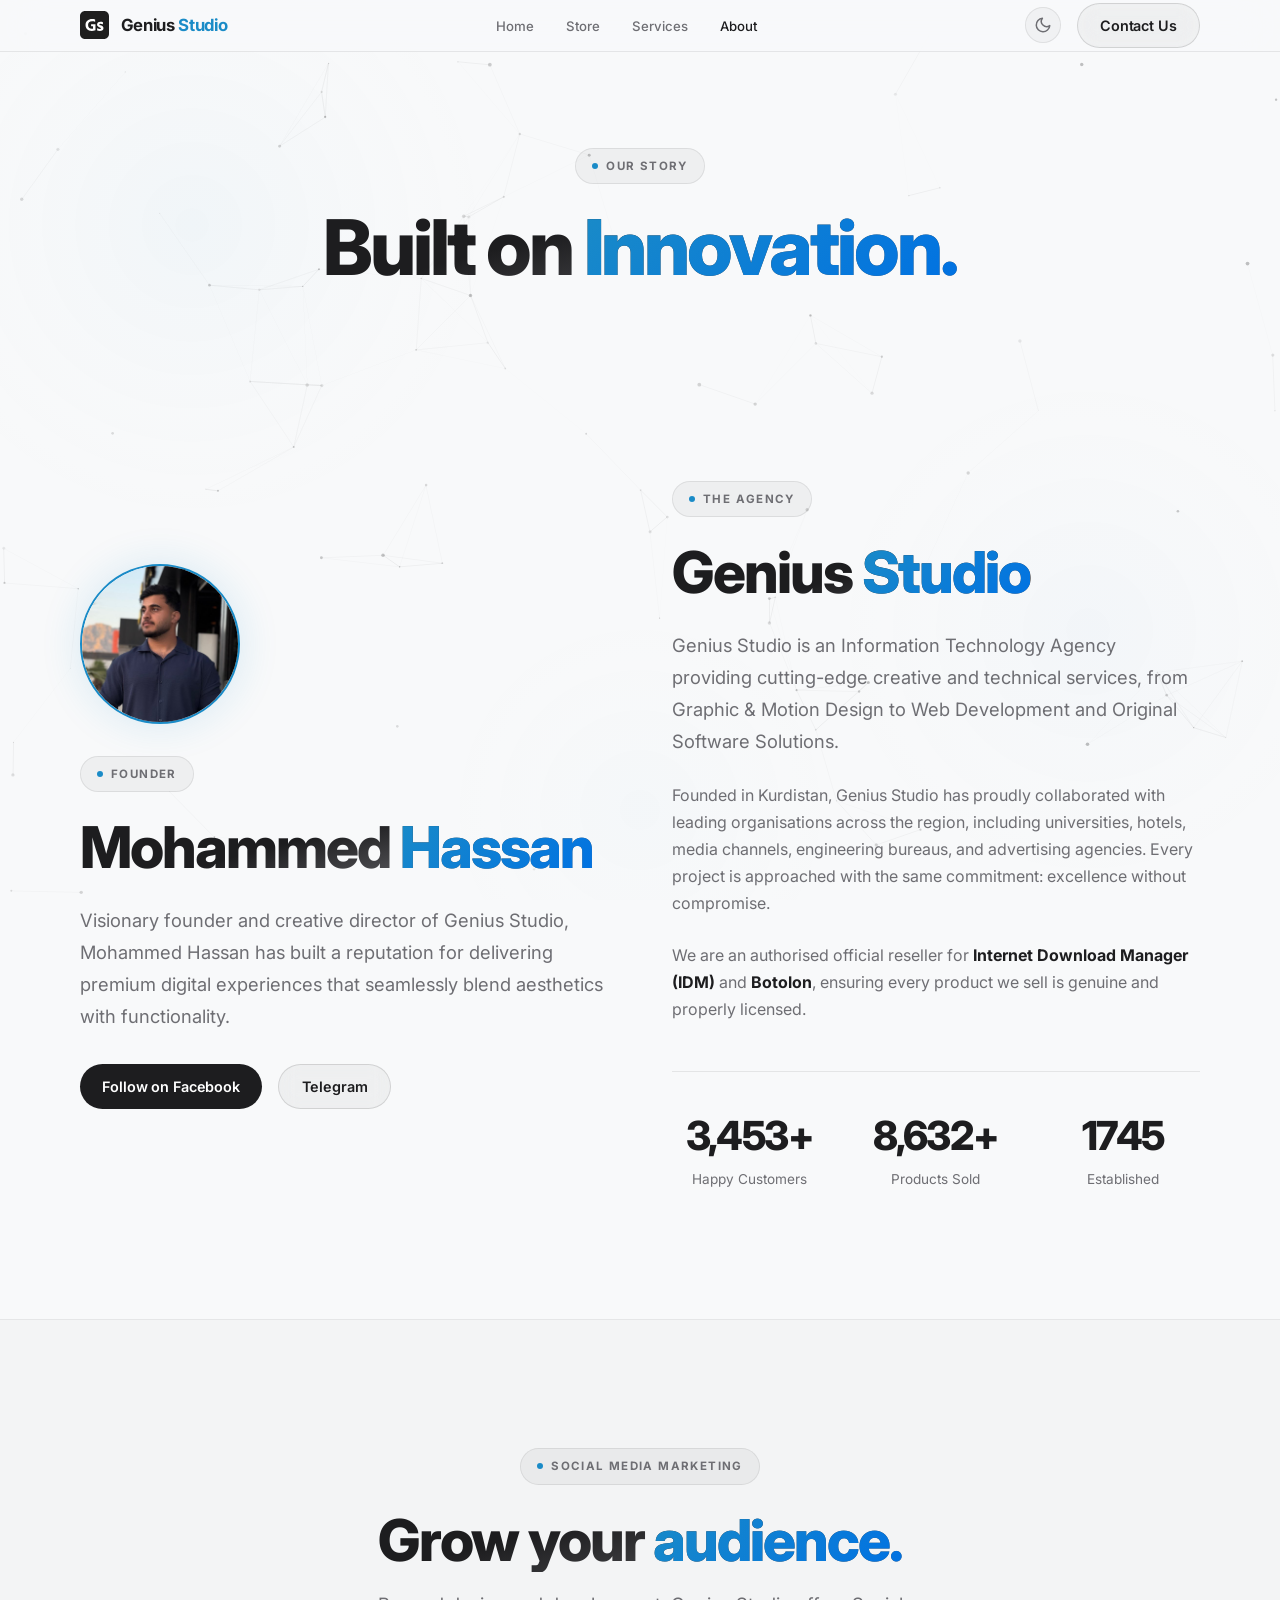
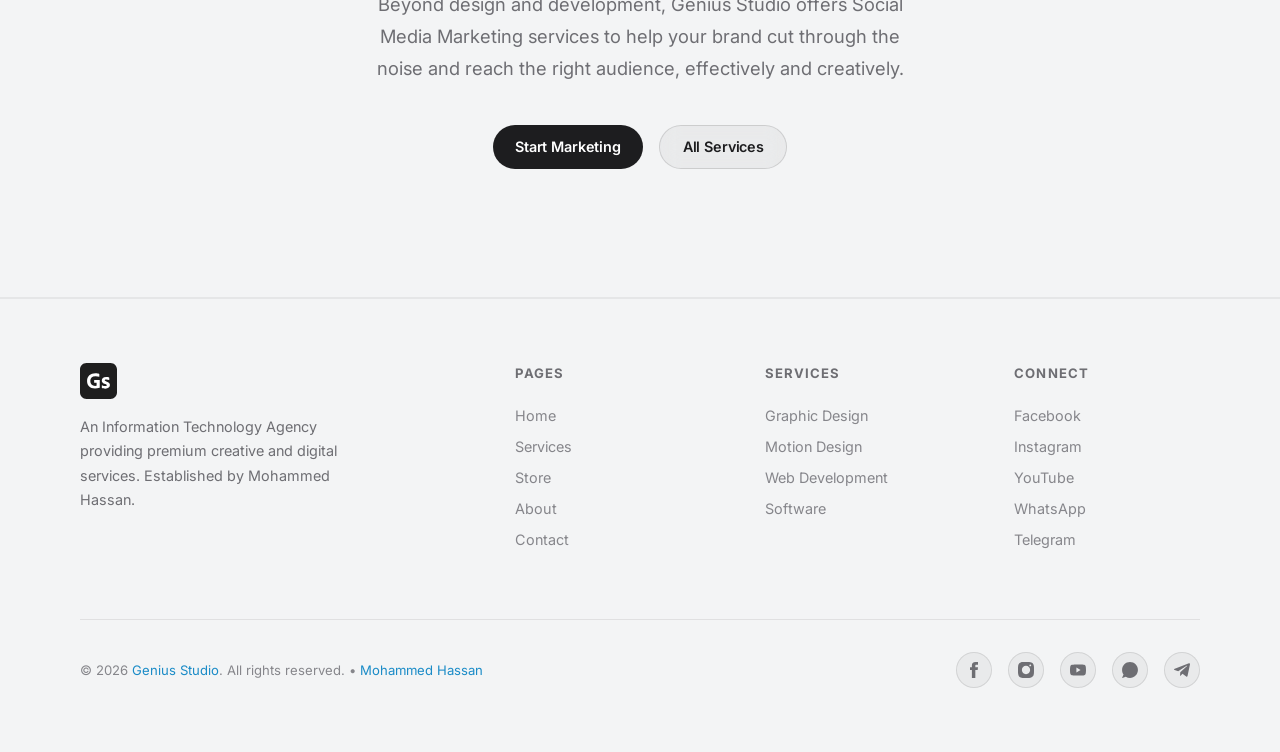
==== commit b51811eb: "Update website" ====
--- a/about.html
+++ b/about.html
@@ -6,7 +6,39 @@
   <meta name="viewport" content="width=device-width, initial-scale=1.0">
   <title>About | Genius Studio</title>
   <meta name="description"
-    content="Learn about Genius Studio — an Information Technology Agency established by Mohammed Hassan, delivering premium digital services.">
+    content="Learn about Genius Studio, an Information Technology Agency established by Mohammed Hassan, delivering premium digital services.">
+
+  <!-- Open Graph / Facebook / WhatsApp / Telegram -->
+  <meta property="og:type" content="website">
+  <meta property="og:url" content="https://geniusstudio.tech/about.html">
+  <meta property="og:title" content="About | Genius Studio">
+  <meta property="og:description"
+    content="Learn about Genius Studio, an Information Technology Agency established by Mohammed Hassan, delivering premium digital services.">
+  <meta property="og:image" content="https://geniusstudio.tech/img/og-preview.png">
+  <meta property="og:image:secure_url" content="https://geniusstudio.tech/img/og-preview.png">
+  <meta property="og:image:type" content="image/png">
+  <meta property="og:image:width" content="1200">
+  <meta property="og:image:height" content="630">
+  <meta property="og:image:alt" content="About Genius Studio — Information Technology Agency">
+  <meta property="og:site_name" content="Genius Studio">
+
+  <!-- Twitter / X -->
+  <meta name="twitter:card" content="summary_large_image">
+  <meta name="twitter:url" content="https://geniusstudio.tech/about.html">
+  <meta name="twitter:title" content="About | Genius Studio">
+  <meta name="twitter:description"
+    content="Learn about Genius Studio, an Information Technology Agency established by Mohammed Hassan, delivering premium digital services.">
+  <meta name="twitter:image" content="https://geniusstudio.tech/img/og-preview.png">
+
+  <script>
+    (function () {
+      try {
+        var s = localStorage.getItem('gs-theme');
+        var t = s || (window.matchMedia && window.matchMedia('(prefers-color-scheme: light)').matches ? 'light' : 'dark');
+        document.documentElement.setAttribute('data-theme', t);
+      } catch (e) {}
+    })();
+  </script>
   <link rel="icon" type="image/svg+xml" href="branding/favicon/favicon.svg">
   <link rel="stylesheet" href="styles.css">
 </head>
@@ -81,10 +113,10 @@
           </div>
           <h2 class="display-2" style="margin-bottom:1.5rem;">Genius <em>Studio</em></h2>
           <p class="body-lg">Genius Studio is an Information Technology Agency providing cutting-edge creative and
-            technical services — from Graphic &amp; Motion Design to Web Development and Original Software Solutions.
+            technical services, from Graphic &amp; Motion Design to Web Development and Original Software Solutions.
           </p>
           <p class="body-md" style="margin-top:1.5rem;">Founded in Kurdistan, Genius Studio has proudly collaborated
-            with leading organisations across the region — including universities, hotels, media channels, engineering
+            with leading organisations across the region, including universities, hotels, media channels, engineering
             bureaus, and advertising agencies. Every project is approached with the same commitment: excellence without
             compromise.</p>
           <p class="body-md" style="margin-top:1.5rem;">We are an authorised official reseller for <strong
@@ -97,17 +129,17 @@
             style="display:grid; grid-template-columns: repeat(3,1fr); gap:2rem; margin-top:3rem; padding-top:2rem; border-top:1px solid var(--clr-border);">
             <div style="text-align:center;">
               <p class="stat-number" data-count="4000" data-suffix="+"
-                style="font-size:2.5rem; font-weight:800; color:var(--clr-text-primary); letter-spacing:-0.04em;">0</p>
+                style="font-size:2.5rem; font-weight:800; color:var(--clr-text-primary); letter-spacing:-0.04em;">4,000+</p>
               <p class="body-md" style="margin:0; font-size:0.85rem;">Happy Customers</p>
             </div>
             <div style="text-align:center;">
               <p class="stat-number" data-count="10000" data-suffix="+"
-                style="font-size:2.5rem; font-weight:800; color:var(--clr-text-primary); letter-spacing:-0.04em;">0</p>
+                style="font-size:2.5rem; font-weight:800; color:var(--clr-text-primary); letter-spacing:-0.04em;">10,000+</p>
               <p class="body-md" style="margin:0; font-size:0.85rem;">Products Sold</p>
             </div>
             <div style="text-align:center;">
               <p class="stat-number" data-count="2022" data-suffix="" data-no-format
-                style="font-size:2.5rem; font-weight:800; color:var(--clr-text-primary); letter-spacing:-0.04em;">0</p>
+                style="font-size:2.5rem; font-weight:800; color:var(--clr-text-primary); letter-spacing:-0.04em;">2022</p>
               <p class="body-md" style="margin:0; font-size:0.85rem;">Established</p>
             </div>
           </div>
@@ -125,7 +157,7 @@
       <h2 class="display-2 reveal reveal-delay-1">Grow your <em>audience.</em></h2>
       <p class="body-lg reveal reveal-delay-2" style="max-width:560px; margin-inline:auto; margin-top:1rem;">Beyond
         design and development, Genius Studio offers Social Media Marketing services to help your brand cut through the
-        noise and reach the right audience — effectively and creatively.</p>
+        noise and reach the right audience, effectively and creatively.</p>
       <div style="display:flex; justify-content:center; gap:1rem; margin-top:2.5rem;" class="reveal reveal-delay-3">
         <a href="contact.html" class="btn btn--primary">Start Marketing</a>
         <a href="services.html" class="btn btn--ghost">All Services</a>
@@ -167,7 +199,7 @@
         </div>
       </div>
       <div class="footer__bottom">
-        <p class="footer__copy">&copy; 2026 Genius Studio. All rights reserved. &mdash; <a
+        <p class="footer__copy">&copy; 2026 <a href="index.html" style="color:var(--clr-accent);">Genius Studio</a>. All rights reserved. &bull; <a
             href="https://www.facebook.com/mohammedhx2" target="_blank" rel="noopener"
             style="color:var(--clr-accent);">Mohammed Hassan</a></p>
         <div class="footer__socials">
@@ -185,6 +217,11 @@
               viewBox="0 0 1080 756">
               <path
                 d="M1057.4 118.1c-12.4-46.5-49-83.1-95.5-95.5C877.7 0 540 0 540 0S202.3 0 118 22.6c-46.4 12.4-83 49-95.4 95.5C0 202.3 0 378 0 378s0 175.7 22.6 259.9c12.4 46.5 49 83.1 95.5 95.5C202.3 756 540 756 540 756s337.7 0 422-22.6c46.5-12.4 83.1-49 95.5-95.5C1080 553.7 1080 378 1080 378s0-175.7-22.6-259.9zM432 540V216l280.6 162L432 540z" />
+            </svg></a>
+          <a href="https://wa.me/message/EVDYGDIDD2ABM1" target="_blank" rel="noopener" aria-label="WhatsApp"><svg
+              viewBox="0 0 93 93">
+              <path
+                d="M46.5.5C21.1.5.5 21.1.5 46.5c0 9.6 2.9 18.7 8.4 26.5L.7 91c-.2.4-.1.8.2 1.1.3.3.7.4 1.1.3l19.7-7.2c7.4 4.8 16 7.3 24.8 7.3h.1c25.4 0 46-20.6 46-46S71.8.5 46.5.5z" />
             </svg></a>
           <a href="https://t.me/mohammedhx2" target="_blank" rel="noopener" aria-label="Telegram"><svg
               viewBox="0 0 448 376">
@@ -245,10 +282,13 @@
             observer.disconnect();
           }
         });
-      }, { threshold: 0.3 });
-
-      if (counters.length) {
-        observer.observe(counters[0].closest('div[style]'));
+      }, { threshold: 0.15 });
+
+      const statsGrid = document.querySelector('.stats-grid');
+      if (statsGrid) {
+        observer.observe(statsGrid);
+      } else if (counters.length) {
+        observer.observe(counters[0]);
       }
     })();
   </script>
--- a/styles.css
+++ b/styles.css
@@ -7,39 +7,40 @@
 
 :root {
   /* Colors */
-  --clr-bg:           #000000;
-  --clr-surface-1:    rgba(255,255,255,0.04);
-  --clr-surface-2:    rgba(255,255,255,0.08);
-  --clr-surface-3:    rgba(255,255,255,0.12);
-  --clr-border:       rgba(255,255,255,0.10);
-  --clr-border-hover: rgba(255,255,255,0.22);
+  --clr-bg: #000000;
+  --clr-surface-1: rgba(255, 255, 255, 0.04);
+  --clr-surface-2: rgba(255, 255, 255, 0.08);
+  --clr-surface-3: rgba(255, 255, 255, 0.12);
+  --clr-border: rgba(255, 255, 255, 0.10);
+  --clr-border-hover: rgba(255, 255, 255, 0.22);
 
   --clr-text-primary: #f5f5f7;
-  --clr-text-secondary:#86868b;
+  --clr-text-secondary: #86868b;
   --clr-text-tertiary: #6e6e73;
 
-  --clr-accent:       #229ED9;
-  --clr-accent-2:     #0071e3;      /* Apple blue */
-  --clr-accent-glow:  rgba(34,158,217,0.25);
+  --clr-accent: #229ED9;
+  --clr-accent-2: #0071e3;
+  /* Apple blue */
+  --clr-accent-glow: rgba(34, 158, 217, 0.25);
 
   /* Typography */
   --font: 'Inter', -apple-system, BlinkMacSystemFont, 'Helvetica Neue', sans-serif;
 
   /* Radii */
-  --r-sm:  12px;
-  --r-md:  18px;
-  --r-lg:  24px;
-  --r-xl:  32px;
+  --r-sm: 12px;
+  --r-md: 18px;
+  --r-lg: 24px;
+  --r-xl: 32px;
   --r-2xl: 48px;
   --r-pill: 9999px;
 
   /* Spacing scale */
-  --sp-1:  .25rem;
-  --sp-2:  .5rem;
-  --sp-3:  .75rem;
-  --sp-4:  1rem;
-  --sp-6:  1.5rem;
-  --sp-8:  2rem;
+  --sp-1: .25rem;
+  --sp-2: .5rem;
+  --sp-3: .75rem;
+  --sp-4: 1rem;
+  --sp-6: 1.5rem;
+  --sp-8: 2rem;
   --sp-12: 3rem;
   --sp-16: 4rem;
   --sp-24: 6rem;
@@ -52,11 +53,396 @@
 }
 
 /* =============================================
+   LIGHT THEME
+   ============================================= */
+[data-theme="light"] {
+  /* Colors */
+  --clr-bg: #f8f9fa;
+  --clr-surface-1: rgba(0, 0, 0, 0.03);
+  --clr-surface-2: rgba(0, 0, 0, 0.06);
+  --clr-surface-3: rgba(0, 0, 0, 0.09);
+  --clr-border: rgba(0, 0, 0, 0.08);
+  --clr-border-hover: rgba(0, 0, 0, 0.18);
+
+  --clr-text-primary: #1d1d1f;
+  --clr-text-secondary: #6e6e73;
+  --clr-text-tertiary: #86868b;
+
+  --clr-accent: #1a8bc7;
+  --clr-accent-2: #0062cc;
+  --clr-accent-glow: rgba(26, 139, 199, 0.18);
+}
+
+/* ── Nav ── */
+[data-theme="light"] .nav {
+  background: rgba(248, 249, 250, 0.82);
+  border-bottom-color: rgba(0, 0, 0, 0.08);
+}
+
+[data-theme="light"] .nav__drawer {
+  background: rgba(248, 249, 250, 0.96);
+  border-bottom-color: rgba(0, 0, 0, 0.08);
+}
+
+/* ── Typography gradients ── */
+[data-theme="light"] .display-1 {
+  background: linear-gradient(165deg, #1d1d1f 40%, #86868b 100%);
+  -webkit-background-clip: text;
+  background-clip: text;
+}
+
+[data-theme="light"] .display-2 {
+  background: linear-gradient(165deg, #1d1d1f 40%, #86868b 100%);
+  -webkit-background-clip: text;
+  background-clip: text;
+}
+
+[data-theme="light"] .display-1 em,
+[data-theme="light"] .display-2 em {
+  background: linear-gradient(135deg, var(--clr-accent) 0%, #0071e3 100%);
+  -webkit-background-clip: text;
+  background-clip: text;
+}
+
+/* ── Buttons ── */
+[data-theme="light"] .btn--primary {
+  background: var(--clr-text-primary);
+  color: #fff;
+}
+
+[data-theme="light"] .btn--primary:hover {
+  background: var(--clr-accent);
+  color: #fff;
+}
+
+[data-theme="light"] .btn--ghost {
+  background: rgba(0, 0, 0, 0.04);
+  color: var(--clr-text-primary);
+  border: 1px solid rgba(0, 0, 0, 0.12);
+  backdrop-filter: blur(10px);
+}
+
+[data-theme="light"] .btn--ghost:hover {
+  background: rgba(0, 0, 0, 0.08);
+  border-color: rgba(0, 0, 0, 0.2);
+}
+
+/* ── Cards ── */
+[data-theme="light"] .card {
+  background: #ffffff;
+  border-color: rgba(0, 0, 0, 0.1);
+  box-shadow: 0 2px 12px rgba(0, 0, 0, 0.06);
+}
+
+[data-theme="light"] .card::before {
+  background: none;
+}
+
+[data-theme="light"] .card:hover {
+  background: #ffffff;
+  border-color: rgba(0, 0, 0, 0.16);
+  box-shadow: 0 24px 64px rgba(0, 0, 0, 0.1), 0 0 0 1px rgba(0, 0, 0, 0.06);
+}
+
+/* ── Section alt ── */
+[data-theme="light"] .section--alt {
+  background: rgba(0, 0, 0, 0.02);
+  border-top-color: rgba(0, 0, 0, 0.06);
+  border-bottom-color: rgba(0, 0, 0, 0.06);
+}
+
+/* ── Hero showcase code card ── */
+[data-theme="light"] .hero-showcase__card {
+  background: #ffffff;
+  border-color: rgba(0, 0, 0, 0.1);
+  box-shadow:
+    0 32px 80px rgba(0, 0, 0, 0.08),
+    0 0 80px rgba(26, 139, 199, 0.04),
+    inset 0 1px 0 rgba(255, 255, 255, 1);
+}
+
+[data-theme="light"] .hero-showcase__card::before {
+  background: linear-gradient(135deg, rgba(26, 139, 199, 0.04) 0%, transparent 50%);
+}
+
+[data-theme="light"] .hero-code {
+  color: #24292f;
+}
+
+/* ── Hero badges ── */
+[data-theme="light"] .hero-badge {
+  background: rgba(255, 255, 255, 0.85);
+  border-color: rgba(0, 0, 0, 0.1);
+  color: var(--clr-text-primary);
+  box-shadow: 0 8px 32px rgba(0, 0, 0, 0.08);
+}
+
+/* ── Code window ── */
+[data-theme="light"] .code-window {
+  background: #ffffff;
+}
+
+[data-theme="light"] .code-window__bar {
+  background: #f6f8fa;
+  border-bottom-color: rgba(0, 0, 0, 0.06);
+}
+
+[data-theme="light"] .code-window__title {
+  color: #57606a;
+}
+
+[data-theme="light"] .code-line__text {
+  color: #24292f;
+}
+
+[data-theme="light"] .code-token--keyword {
+  color: #cf222e;
+}
+
+[data-theme="light"] .code-token--fn {
+  color: #8250df;
+}
+
+[data-theme="light"] .code-token--string {
+  color: #0a3069;
+}
+
+[data-theme="light"] .code-token--comment {
+  color: #6e7781;
+}
+
+[data-theme="light"] .code-token--class {
+  color: #953800;
+}
+
+[data-theme="light"] .code-token--number {
+  color: #0550ae;
+}
+
+[data-theme="light"] .code-token--punctuation {
+  color: #24292f;
+}
+
+/* ── Product cards ── */
+[data-theme="light"] .product-card {
+  background: #ffffff;
+  border-color: rgba(0, 0, 0, 0.08);
+}
+
+[data-theme="light"] .product-card:hover {
+  border-color: rgba(0, 0, 0, 0.15);
+  box-shadow: 0 32px 64px rgba(0, 0, 0, 0.08),
+    0 0 0 1px rgba(26, 139, 199, 0.12),
+    0 -10px 30px -10px rgba(26, 139, 199, 0.08);
+}
+
+[data-theme="light"] .product-card__media {
+  background: #f6f8fa;
+}
+
+/* ── Footer ── */
+[data-theme="light"] .footer {
+  background: rgba(0, 0, 0, 0.02);
+  border-top-color: rgba(0, 0, 0, 0.06);
+}
+
+[data-theme="light"] .footer__socials a {
+  background: rgba(0, 0, 0, 0.04);
+  border-color: rgba(0, 0, 0, 0.1);
+  color: var(--clr-text-secondary);
+}
+
+[data-theme="light"] .footer__socials a:hover {
+  background: var(--clr-accent);
+  border-color: var(--clr-accent);
+  color: #fff;
+}
+
+/* ── Form fields ── */
+[data-theme="light"] .form-field input,
+[data-theme="light"] .form-field textarea,
+[data-theme="light"] .form-field select {
+  background: #f8f9fa;
+  border: 1.5px solid rgba(0, 0, 0, 0.18);
+  color: var(--clr-text-primary);
+}
+
+[data-theme="light"] .form-field select {
+  color-scheme: light;
+}
+
+/* ── Custom Select ── */
+[data-theme="light"] .custom-select__trigger {
+  background: #f8f9fa;
+  border: 1.5px solid rgba(0, 0, 0, 0.18);
+  color: var(--clr-text-secondary);
+}
+
+[data-theme="light"] .custom-select__options {
+  background: #ffffff;
+  border-color: rgba(0, 0, 0, 0.1);
+  box-shadow: 0 12px 40px rgba(0, 0, 0, 0.1),
+    0 0 0 1px rgba(0, 0, 0, 0.05);
+  scrollbar-color: rgba(0, 0, 0, 0.1) transparent;
+}
+
+[data-theme="light"] .custom-select__options::-webkit-scrollbar-thumb {
+  background: rgba(0, 0, 0, 0.1);
+}
+
+[data-theme="light"] .custom-select__option {
+  color: rgba(0, 0, 0, 0.55);
+}
+
+[data-theme="light"] .custom-select__option:hover {
+  background: rgba(26, 139, 199, 0.08);
+  color: rgba(0, 0, 0, 0.85);
+}
+
+[data-theme="light"] .custom-select__option.selected {
+  color: var(--clr-accent);
+  background: rgba(26, 139, 199, 0.08);
+}
+
+/* ── Social links ── */
+[data-theme="light"] .social-link {
+  background: rgba(0, 0, 0, 0.03);
+  border-color: rgba(0, 0, 0, 0.08);
+}
+
+[data-theme="light"] .social-link:hover {
+  background: rgba(0, 0, 0, 0.06);
+  border-color: var(--clr-accent);
+}
+
+/* ── Toast ── */
+[data-theme="light"] .toast {
+  background: #ffffff;
+  border-color: rgba(0, 0, 0, 0.08);
+  box-shadow: 0 16px 48px rgba(0, 0, 0, 0.12);
+}
+
+/* ── Back to top ── */
+[data-theme="light"] .back-to-top {
+  background: rgba(255, 255, 255, 0.9);
+  border-color: rgba(0, 0, 0, 0.1);
+  color: var(--clr-text-primary);
+  box-shadow: 0 4px 12px rgba(0, 0, 0, 0.08);
+}
+
+[data-theme="light"] .back-to-top:hover {
+  background: var(--clr-accent);
+  border-color: var(--clr-accent);
+  color: #fff;
+}
+
+/* ── Eyebrow ── */
+[data-theme="light"] .eyebrow {
+  background: rgba(0, 0, 0, 0.04);
+  border-color: rgba(0, 0, 0, 0.08);
+}
+
+/* ── Avatar ── */
+[data-theme="light"] .avatar {
+  border-color: var(--clr-accent);
+  box-shadow: 0 0 40px rgba(26, 139, 199, 0.15);
+}
+
+/* ── Service row media ── */
+[data-theme="light"] .service-row__media {
+  border-color: rgba(0, 0, 0, 0.08);
+}
+
+/* ── Hero visual ── */
+[data-theme="light"] .hero__visual {
+  border-color: rgba(0, 0, 0, 0.08);
+}
+
+/* ── Logo items (clients/partners marquee) ── */
+[data-theme="light"] .logo-item img {
+  filter: drop-shadow(0 1px 2px rgba(0,0,0,0.25))
+          drop-shadow(0 0 6px rgba(0,0,0,0.12));
+}
+
+/* =============================================
+   THEME TOGGLE BUTTON
+   ============================================= */
+.theme-toggle {
+  position: relative;
+  display: flex;
+  align-items: center;
+  justify-content: center;
+  width: 36px;
+  height: 36px;
+  background: var(--clr-surface-1);
+  border: 1px solid var(--clr-border);
+  border-radius: 50%;
+  cursor: pointer;
+  transition: all 0.3s var(--ease-apple);
+  color: var(--clr-text-secondary);
+  flex-shrink: 0;
+  padding: 0;
+}
+
+.theme-toggle:hover {
+  background: var(--clr-surface-2);
+  border-color: var(--clr-border-hover);
+  color: var(--clr-text-primary);
+  transform: scale(1.08);
+}
+
+.theme-toggle svg {
+  width: 18px;
+  height: 18px;
+  transition: transform 0.4s var(--ease-apple), opacity 0.3s;
+}
+
+.theme-toggle .theme-icon--sun,
+.theme-toggle .theme-icon--moon {
+  position: absolute;
+}
+
+/* Dark mode: show sun icon */
+.theme-toggle .theme-icon--sun {
+  opacity: 1;
+  transform: rotate(0deg) scale(1);
+}
+
+.theme-toggle .theme-icon--moon {
+  opacity: 0;
+  transform: rotate(-90deg) scale(0.5);
+}
+
+/* Light mode: show moon icon */
+[data-theme="light"] .theme-toggle .theme-icon--sun {
+  opacity: 0;
+  transform: rotate(90deg) scale(0.5);
+}
+
+[data-theme="light"] .theme-toggle .theme-icon--moon {
+  opacity: 1;
+  transform: rotate(0deg) scale(1);
+}
+
+/* =============================================
    RESET & BASE
    ============================================= */
-*, *::before, *::after { margin:0; padding:0; box-sizing:border-box; }
-
-html { scroll-behavior: smooth; }
+*,
+*::before,
+*::after {
+  margin: 0;
+  padding: 0;
+  box-sizing: border-box;
+}
+
+html {
+  scroll-behavior: smooth;
+  scroll-padding-top: calc(52px + 2rem);
+}
+
+[id] {
+  scroll-margin-top: calc(52px + 2rem);
+}
 
 body {
   font-family: var(--font);
@@ -68,10 +454,25 @@
   -moz-osx-font-smoothing: grayscale;
 }
 
-img, video { display: block; max-width: 100%; }
-a { color: inherit; text-decoration: none; }
-ul { list-style: none; }
-button { font-family: var(--font); cursor: pointer; }
+img,
+video {
+  display: block;
+  max-width: 100%;
+}
+
+a {
+  color: inherit;
+  text-decoration: none;
+}
+
+ul {
+  list-style: none;
+}
+
+button {
+  font-family: var(--font);
+  cursor: pointer;
+}
 
 /* =============================================
    INTERACTIVE BACKGROUND CANVAS
@@ -99,7 +500,7 @@
 }
 
 .section--alt {
-  background: rgba(255,255,255,0.02);
+  background: rgba(255, 255, 255, 0.02);
   border-top: 1px solid var(--clr-border);
   border-bottom: 1px solid var(--clr-border);
 }
@@ -112,7 +513,7 @@
   top: 0;
   inset-inline: 0;
   height: 52px;
-  background: rgba(0,0,0,0.72);
+  background: rgba(0, 0, 0, 0.72);
   backdrop-filter: saturate(180%) blur(20px);
   -webkit-backdrop-filter: saturate(180%) blur(20px);
   border-bottom: 1px solid var(--clr-border);
@@ -139,7 +540,9 @@
   flex-shrink: 0;
 }
 
-.nav__logo img { height: 28px; }
+.nav__logo img {
+  height: 28px;
+}
 
 .nav__logo-text {
   font-size: 1.05rem;
@@ -147,7 +550,9 @@
   letter-spacing: -0.02em;
 }
 
-.nav__logo-text span { color: var(--clr-accent); }
+.nav__logo-text span {
+  color: var(--clr-accent);
+}
 
 .nav__links {
   display: flex;
@@ -163,9 +568,20 @@
 }
 
 .nav__links a:hover,
-.nav__links a.active { color: var(--clr-text-primary); }
-
-.nav__cta { display: flex; align-items: center; gap: var(--sp-4); flex-shrink: 0; }
+.nav__links a.active {
+  color: var(--clr-text-primary);
+}
+
+.nav__cta {
+  display: flex;
+  align-items: center;
+  gap: var(--sp-4);
+  flex-shrink: 0;
+}
+
+.nav__mobile-actions {
+  display: none;
+}
 
 .nav__hamburger {
   display: none;
@@ -176,14 +592,21 @@
   line-height: 1;
 }
 
-.nav__hamburger svg { width: 22px; height: 22px; stroke: currentColor; fill: none; stroke-width: 1.8; stroke-linecap: round; }
+.nav__hamburger svg {
+  width: 22px;
+  height: 22px;
+  stroke: currentColor;
+  fill: none;
+  stroke-width: 1.8;
+  stroke-linecap: round;
+}
 
 /* Mobile nav drawer */
 .nav__drawer {
   position: fixed;
   top: 52px;
   inset-inline: 0;
-  background: rgba(0,0,0,0.92);
+  background: rgba(0, 0, 0, 0.92);
   backdrop-filter: blur(20px);
   -webkit-backdrop-filter: blur(20px);
   border-bottom: 1px solid var(--clr-border);
@@ -214,7 +637,9 @@
 }
 
 .nav__drawer a:hover,
-.nav__drawer a.active { color: var(--clr-text-primary); }
+.nav__drawer a.active {
+  color: var(--clr-text-primary);
+}
 
 /* =============================================
    BUTTONS
@@ -290,7 +715,7 @@
   position: absolute;
   inset: 0;
   border-radius: inherit;
-  background: linear-gradient(135deg, rgba(255,255,255,0.06) 0%, transparent 60%);
+  background: linear-gradient(135deg, rgba(255, 255, 255, 0.06) 0%, transparent 60%);
   pointer-events: none;
 }
 
@@ -298,7 +723,7 @@
   transform: translateY(-6px);
   background: var(--clr-surface-2);
   border-color: var(--clr-border-hover);
-  box-shadow: 0 24px 64px rgba(0,0,0,0.5), 0 0 0 1px var(--clr-border-hover);
+  box-shadow: 0 24px 64px rgba(0, 0, 0, 0.5), 0 0 0 1px var(--clr-border-hover);
 }
 
 /* =============================================
@@ -329,8 +754,17 @@
 }
 
 @keyframes pulse-dot {
-  0%, 100% { opacity: 1; transform: scale(1); }
-  50%       { opacity: 0.4; transform: scale(0.7); }
+
+  0%,
+  100% {
+    opacity: 1;
+    transform: scale(1);
+  }
+
+  50% {
+    opacity: 0.4;
+    transform: scale(0.7);
+  }
 }
 
 /* =============================================
@@ -381,8 +815,17 @@
   color: var(--clr-text-primary);
 }
 
-.body-lg { font-size: 1.15rem; color: var(--clr-text-secondary); line-height: 1.75; }
-.body-md { font-size: 1rem;    color: var(--clr-text-secondary); line-height: 1.7; }
+.body-lg {
+  font-size: 1.15rem;
+  color: var(--clr-text-secondary);
+  line-height: 1.75;
+}
+
+.body-md {
+  font-size: 1rem;
+  color: var(--clr-text-secondary);
+  line-height: 1.7;
+}
 
 /* =============================================
    HERO
@@ -428,7 +871,7 @@
   content: '';
   position: absolute;
   inset: 0;
-  background: linear-gradient(135deg, rgba(34,158,217,0.08) 0%, transparent 60%);
+  background: linear-gradient(135deg, rgba(34, 158, 217, 0.08) 0%, transparent 60%);
   pointer-events: none;
 }
 
@@ -453,9 +896,9 @@
   border-radius: var(--r-xl);
   padding: 2rem 2.5rem;
   box-shadow:
-    0 32px 80px rgba(0,0,0,0.5),
-    0 0 80px rgba(34,158,217,0.06),
-    inset 0 1px 0 rgba(255,255,255,0.05);
+    0 32px 80px rgba(0, 0, 0, 0.5),
+    0 0 80px rgba(34, 158, 217, 0.06),
+    inset 0 1px 0 rgba(255, 255, 255, 0.05);
   position: relative;
   overflow: hidden;
 }
@@ -464,7 +907,7 @@
   content: '';
   position: absolute;
   inset: 0;
-  background: linear-gradient(135deg, rgba(34,158,217,0.06) 0%, transparent 50%);
+  background: linear-gradient(135deg, rgba(34, 158, 217, 0.06) 0%, transparent 50%);
   pointer-events: none;
 }
 
@@ -475,11 +918,19 @@
   color: #c9d1d9;
   position: relative;
   z-index: 1;
-  min-height: 280px; /* Maintains box size during typing animation */
-}
-
-.code-token--accent   { color: var(--clr-accent); font-weight: 700; text-shadow: 0 0 12px var(--clr-accent-glow); }
-.code-token--punctuation { color: #c9d1d9; }
+  min-height: 280px;
+  /* Maintains box size during typing animation */
+}
+
+.code-token--accent {
+  color: var(--clr-accent);
+  font-weight: 700;
+  text-shadow: 0 0 12px var(--clr-accent-glow);
+}
+
+.code-token--punctuation {
+  color: #c9d1d9;
+}
 
 /* Floating badges */
 .hero-badge {
@@ -487,7 +938,7 @@
   display: inline-flex;
   align-items: center;
   gap: var(--sp-3);
-  background: rgba(255,255,255,0.06);
+  background: rgba(255, 255, 255, 0.06);
   backdrop-filter: blur(16px);
   -webkit-backdrop-filter: blur(16px);
   border: 1px solid var(--clr-border);
@@ -498,21 +949,25 @@
   color: var(--clr-text-primary);
   white-space: nowrap;
   z-index: 2;
-  box-shadow: 0 8px 32px rgba(0,0,0,0.3);
+  box-shadow: 0 8px 32px rgba(0, 0, 0, 0.3);
 }
 
 .hero-badge__icon {
   display: flex;
   align-items: center;
   justify-content: center;
-  width: 28px; height: 28px;
+  width: 28px;
+  height: 28px;
   border-radius: 50%;
   background: var(--clr-accent);
   color: #fff;
   flex-shrink: 0;
 }
 
-.hero-badge__icon svg { width: 14px; height: 14px; }
+.hero-badge__icon svg {
+  width: 14px;
+  height: 14px;
+}
 
 .hero-badge--top {
   top: -12px;
@@ -533,14 +988,31 @@
 }
 
 @keyframes badge-float {
-  0%, 100% { transform: translateY(0); }
-  50%      { transform: translateY(-10px); }
+
+  0%,
+  100% {
+    transform: translateY(0);
+  }
+
+  50% {
+    transform: translateY(-10px);
+  }
 }
 
 @media (max-width: 768px) {
-  .hero-badge--left { display: none; }
-  .hero-badge--top  { right: 0; top: -8px; }
-  .hero-badge--bottom { right: 0; bottom: -8px; }
+  .hero-badge--left {
+    display: none;
+  }
+
+  .hero-badge--top {
+    right: 0;
+    top: -8px;
+  }
+
+  .hero-badge--bottom {
+    right: 0;
+    bottom: -8px;
+  }
 }
 
 /* =============================================
@@ -555,13 +1027,15 @@
 .service-card {
   display: flex;
   flex-direction: column;
-  padding: 0;  /* No card padding — media goes edge to edge */
+  padding: 0;
+  /* No card padding — media goes edge to edge */
 }
 
 .service-card__media {
   width: 100%;
   aspect-ratio: 16/10;
-  border-radius: var(--r-xl) var(--r-xl) 0 0; /* top corners match card */
+  border-radius: var(--r-xl) var(--r-xl) 0 0;
+  /* top corners match card */
   overflow: hidden;
   flex-shrink: 0;
   position: relative;
@@ -580,9 +1054,23 @@
   transform: scale(1.04);
 }
 
-.service-card__body { padding: var(--sp-6) var(--sp-6) var(--sp-8); }
-.service-card__title { font-size: 1.25rem; font-weight: 700; letter-spacing: -0.02em; margin-bottom: var(--sp-3); color: var(--clr-text-primary); }
-.service-card__desc  { font-size: 0.95rem; color: var(--clr-text-secondary); line-height: 1.7; }
+.service-card__body {
+  padding: var(--sp-6) var(--sp-6) var(--sp-8);
+}
+
+.service-card__title {
+  font-size: 1.25rem;
+  font-weight: 700;
+  letter-spacing: -0.02em;
+  margin-bottom: var(--sp-3);
+  color: var(--clr-text-primary);
+}
+
+.service-card__desc {
+  font-size: 0.95rem;
+  color: var(--clr-text-secondary);
+  line-height: 1.7;
+}
 
 /* =============================================
    CODE ANIMATION WINDOW
@@ -604,17 +1092,27 @@
   gap: 6px;
   padding: 10px 14px;
   background: #161b22;
-  border-bottom: 1px solid rgba(255,255,255,0.06);
+  border-bottom: 1px solid rgba(255, 255, 255, 0.06);
   flex-shrink: 0;
 }
 
 .code-window__dot {
-  width: 10px; height: 10px;
+  width: 10px;
+  height: 10px;
   border-radius: 50%;
 }
-.code-window__dot--red   { background: #ff5f57; }
-.code-window__dot--yellow{ background: #febc2e; }
-.code-window__dot--green { background: #28c840; }
+
+.code-window__dot--red {
+  background: #ff5f57;
+}
+
+.code-window__dot--yellow {
+  background: #febc2e;
+}
+
+.code-window__dot--green {
+  background: #28c840;
+}
 
 .code-window__title {
   font-size: 0.72rem;
@@ -630,7 +1128,8 @@
   padding: 16px 20px;
   overflow: hidden;
   position: relative;
-  min-height: 230px; /* Maintains box size during typing animation */
+  min-height: 230px;
+  /* Maintains box size during typing animation */
 }
 
 .code-line {
@@ -649,14 +1148,38 @@
   flex-shrink: 0;
 }
 
-.code-line__text { color: #c9d1d9; }
-.code-token--keyword  { color: #ff7b72; }
-.code-token--fn       { color: #d2a8ff; }
-.code-token--string   { color: #a5d6ff; }
-.code-token--comment  { color: #8b949e; font-style: italic; }
-.code-token--class    { color: #ffa657; }
-.code-token--number   { color: #79c0ff; }
-.code-token--punctuation { color: #c9d1d9; }
+.code-line__text {
+  color: #c9d1d9;
+}
+
+.code-token--keyword {
+  color: #ff7b72;
+}
+
+.code-token--fn {
+  color: #d2a8ff;
+}
+
+.code-token--string {
+  color: #a5d6ff;
+}
+
+.code-token--comment {
+  color: #8b949e;
+  font-style: italic;
+}
+
+.code-token--class {
+  color: #ffa657;
+}
+
+.code-token--number {
+  color: #79c0ff;
+}
+
+.code-token--punctuation {
+  color: #c9d1d9;
+}
 
 .code-cursor {
   display: inline-block;
@@ -669,14 +1192,23 @@
 }
 
 @keyframes blink {
-  0%, 100% { opacity: 1; }
-  50%       { opacity: 0; }
+
+  0%,
+  100% {
+    opacity: 1;
+  }
+
+  50% {
+    opacity: 0;
+  }
 }
 
 /* =============================================
    MARQUEE
    ============================================= */
-.marquee-section { padding-block: var(--sp-16); }
+.marquee-section {
+  padding-block: var(--sp-16);
+}
 
 .marquee-track {
   overflow: hidden;
@@ -691,11 +1223,16 @@
   gap: var(--sp-12);
   padding-right: var(--sp-12);
   width: max-content;
-  animation: scroll-left 40s linear infinite;
+  animation: scroll-left 55s linear infinite;
+  will-change: transform;
 }
 
 .marquee-items--reverse {
   animation-direction: reverse;
+}
+
+.marquee-track:hover .marquee-items {
+  animation-play-state: paused;
 }
 
 .logo-item {
@@ -733,8 +1270,13 @@
 }
 
 @keyframes scroll-left {
-  from { transform: translateX(0); }
-  to   { transform: translateX(-50%); }
+  from {
+    transform: translateX(0);
+  }
+
+  to {
+    transform: translateX(-50%);
+  }
 }
 
 /* =============================================
@@ -747,7 +1289,9 @@
   align-items: center;
 }
 
-.service-row--reverse .service-row__media { order: -1; }
+.service-row--reverse .service-row__media {
+  order: -1;
+}
 
 .service-row__media {
   border-radius: var(--r-xl);
@@ -763,7 +1307,154 @@
   object-fit: cover;
 }
 
-.service-row__body { display: flex; flex-direction: column; gap: var(--sp-6); }
+.service-row__body {
+  display: flex;
+  flex-direction: column;
+  gap: var(--sp-6);
+}
+
+/* =============================================
+   STORE CONTROLS — Category Filter & Live Search
+   ============================================= */
+.store-controls {
+  display: flex;
+  flex-direction: column;
+  align-items: center;
+  gap: var(--sp-6);
+  max-width: 800px;
+  margin-inline: auto;
+  margin-bottom: var(--sp-12);
+}
+
+.store-search-wrapper {
+  position: relative;
+  width: 100%;
+  max-width: 480px;
+}
+
+.store-search-icon {
+  position: absolute;
+  left: 1.1rem;
+  top: 50%;
+  transform: translateY(-50%);
+  width: 18px;
+  height: 18px;
+  color: var(--clr-text-tertiary);
+  pointer-events: none;
+  transition: color 0.2s;
+}
+
+.store-search-input {
+  width: 100%;
+  padding: 0.85rem 2.75rem 0.85rem 2.85rem;
+  font-size: 0.95rem;
+  font-family: inherit;
+  color: var(--clr-text-primary);
+  background: var(--clr-surface-1);
+  border: 1px solid var(--clr-border);
+  border-radius: var(--r-pill);
+  outline: none;
+  transition: border-color 0.25s, box-shadow 0.25s, background-color 0.25s;
+}
+
+.store-search-input:focus {
+  border-color: var(--clr-accent);
+  background: var(--clr-surface-2);
+  box-shadow: 0 0 0 3px var(--clr-accent-glow);
+}
+
+.store-search-input:focus ~ .store-search-icon {
+  color: var(--clr-accent);
+}
+
+.store-search-clear {
+  position: absolute;
+  right: 0.9rem;
+  top: 50%;
+  transform: translateY(-50%);
+  background: none;
+  border: none;
+  color: var(--clr-text-tertiary);
+  font-size: 1.35rem;
+  cursor: pointer;
+  line-height: 1;
+  padding: 0.2rem;
+  display: none;
+  transition: color 0.2s;
+}
+
+.store-search-clear:hover {
+  color: var(--clr-text-primary);
+}
+
+.store-filters {
+  display: flex;
+  flex-wrap: wrap;
+  justify-content: center;
+  gap: 0.5rem;
+}
+
+.store-filter-btn {
+  padding: 0.5rem 1.15rem;
+  border-radius: var(--r-pill);
+  font-size: 0.88rem;
+  font-weight: 500;
+  color: var(--clr-text-secondary);
+  background: var(--clr-surface-1);
+  border: 1px solid var(--clr-border);
+  cursor: pointer;
+  transition: all 0.25s var(--ease-apple);
+}
+
+.store-filter-btn:hover {
+  color: var(--clr-text-primary);
+  background: var(--clr-surface-2);
+  border-color: var(--clr-border-hover);
+  transform: translateY(-1px);
+}
+
+.store-filter-btn.active {
+  color: #fff !important;
+  background: var(--clr-accent) !important;
+  border-color: var(--clr-accent) !important;
+  box-shadow: 0 4px 14px var(--clr-accent-glow);
+}
+
+.product-card.is-hidden {
+  display: none !important;
+}
+
+.store-empty {
+  text-align: center;
+  padding: var(--sp-16) var(--sp-4);
+  grid-column: 1 / -1;
+  color: var(--clr-text-secondary);
+}
+
+.store-empty svg {
+  width: 48px;
+  height: 48px;
+  margin-inline: auto;
+  margin-bottom: 1rem;
+  color: var(--clr-text-tertiary);
+}
+
+.store-empty h3 {
+  font-size: 1.25rem;
+  color: var(--clr-text-primary);
+  margin-bottom: 0.5rem;
+}
+
+.store-empty p {
+  font-size: 0.95rem;
+  max-width: 420px;
+  margin-inline: auto;
+}
+
+.store-empty a {
+  color: var(--clr-accent);
+  text-decoration: underline;
+}
 
 /* =============================================
    STORE GRID
@@ -788,12 +1479,14 @@
 .product-card:hover {
   transform: translateY(-8px);
   border-color: var(--clr-border-hover);
-  box-shadow: 0 32px 64px rgba(0,0,0,0.6), 
-              0 0 0 1px rgba(34,158,217,0.2),
-              0 -10px 30px -10px var(--clr-accent-glow);
-}
-
-.product-card:hover .product-card__img { transform: scale(1.04); }
+  box-shadow: 0 32px 64px rgba(0, 0, 0, 0.6),
+    0 0 0 1px rgba(34, 158, 217, 0.2),
+    0 -10px 30px -10px var(--clr-accent-glow);
+}
+
+.product-card:hover .product-card__img {
+  transform: scale(1.04);
+}
 
 .product-card__media {
   width: 100%;
@@ -839,7 +1532,10 @@
   border-top: 1px solid var(--clr-border);
   transition: gap 0.2s;
 }
-.product-card:hover .product-card__action { gap: var(--sp-3); }
+
+.product-card:hover .product-card__action {
+  gap: var(--sp-3);
+}
 
 /* =============================================
    PAGE HERO (inner pages)
@@ -978,11 +1674,11 @@
   transform: translateY(-8px);
   transition: opacity 0.2s ease, transform 0.2s ease, visibility 0.2s;
   box-shadow: 0 12px 40px rgba(0, 0, 0, 0.75),
-              0 0 0 1px rgba(0, 0, 0, 0.3);
+    0 0 0 1px rgba(0, 0, 0, 0.3);
   max-height: 260px;
   overflow-y: auto;
   scrollbar-width: thin;
-  scrollbar-color: rgba(255,255,255,0.1) transparent;
+  scrollbar-color: rgba(255, 255, 255, 0.1) transparent;
 }
 
 .custom-select__options::-webkit-scrollbar {
@@ -1055,7 +1751,11 @@
   color: var(--clr-accent);
 }
 
-.social-link svg { width: 20px; height: 20px; flex-shrink: 0; }
+.social-link svg {
+  width: 20px;
+  height: 20px;
+  flex-shrink: 0;
+}
 
 /* =============================================
    FOOTER
@@ -1063,7 +1763,7 @@
 .footer {
   padding-block: var(--sp-16);
   border-top: 1px solid var(--clr-border);
-  background: rgba(255,255,255,0.02);
+  background: rgba(255, 255, 255, 0.02);
 }
 
 .footer__inner {
@@ -1073,8 +1773,17 @@
   align-items: start;
 }
 
-.footer__brand img { height: 36px; margin-bottom: var(--sp-4); }
-.footer__brand p { font-size: 0.9rem; color: var(--clr-text-secondary); max-width: 280px; line-height: 1.7; }
+.footer__brand img {
+  height: 36px;
+  margin-bottom: var(--sp-4);
+}
+
+.footer__brand p {
+  font-size: 0.9rem;
+  color: var(--clr-text-secondary);
+  max-width: 280px;
+  line-height: 1.7;
+}
 
 .footer__col h4 {
   font-size: 0.82rem;
@@ -1092,7 +1801,10 @@
   padding-block: var(--sp-1);
   transition: color 0.2s;
 }
-.footer__col a:hover { color: var(--clr-text-primary); }
+
+.footer__col a:hover {
+  color: var(--clr-text-primary);
+}
 
 .footer__bottom {
   display: flex;
@@ -1108,13 +1820,26 @@
   color: var(--clr-text-tertiary);
 }
 
+.footer__copy a {
+  color: var(--clr-accent);
+  text-decoration: none;
+  transition: opacity 0.2s, color 0.2s;
+}
+
+.footer__copy a:hover,
+.footer__copy a:focus {
+  text-decoration: none;
+  opacity: 0.75;
+}
+
 .footer__socials {
   display: flex;
   gap: var(--sp-4);
 }
 
 .footer__socials a {
-  width: 36px; height: 36px;
+  width: 36px;
+  height: 36px;
   border-radius: 50%;
   background: var(--clr-surface-1);
   border: 1px solid var(--clr-border);
@@ -1132,7 +1857,11 @@
   transform: translateY(-3px);
 }
 
-.footer__socials svg { width: 16px; height: 16px; fill: currentColor; }
+.footer__socials svg {
+  width: 16px;
+  height: 16px;
+  fill: currentColor;
+}
 
 /* =============================================
    ENTRANCE ANIMATIONS
@@ -1142,49 +1871,134 @@
   transform: translateY(40px);
   transition: opacity 0.8s var(--ease-apple), transform 0.8s var(--ease-apple);
 }
+
 .reveal.visible {
   opacity: 1;
   transform: translateY(0);
 }
-.reveal-delay-1 { transition-delay: 0.1s; }
-.reveal-delay-2 { transition-delay: 0.2s; }
-.reveal-delay-3 { transition-delay: 0.3s; }
-.reveal-delay-4 { transition-delay: 0.4s; }
+
+.reveal-delay-1 {
+  transition-delay: 0.1s;
+}
+
+.reveal-delay-2 {
+  transition-delay: 0.2s;
+}
+
+.reveal-delay-3 {
+  transition-delay: 0.3s;
+}
+
+.reveal-delay-4 {
+  transition-delay: 0.4s;
+}
 
 /* =============================================
    TEXT ALIGN UTILITIES
    ============================================= */
-.text-center { text-align: center; }
+.text-center {
+  text-align: center;
+}
 
 /* =============================================
    RESPONSIVE
    ============================================= */
 @media (max-width: 1024px) {
-  .store-grid { grid-template-columns: repeat(3, 1fr); }
-  .footer__inner { grid-template-columns: 1fr 1fr; gap: var(--sp-12); }
+  .store-grid {
+    grid-template-columns: repeat(3, 1fr);
+  }
+
+  .footer__inner {
+    grid-template-columns: 1fr 1fr;
+    gap: var(--sp-12);
+  }
 }
 
 @media (max-width: 768px) {
-  .hero__inner { grid-template-columns: 1fr; text-align: center; }
-  .hero__ctas { justify-content: center; }
-  .hero__visual { aspect-ratio: 4/3; }
-  .services-grid { grid-template-columns: 1fr; }
-  .service-row { grid-template-columns: 1fr; }
-  .service-row--reverse .service-row__media { order: 0; }
-  .store-grid { grid-template-columns: repeat(2, 1fr); }
-  .about-grid { grid-template-columns: 1fr; text-align: center; }
-  .avatar { display: block; margin-inline: auto; }
-  .contact-grid { grid-template-columns: 1fr; }
-  .stats-grid { grid-template-columns: 1fr !important; gap: 3rem !important; margin-top: 2rem !important; }
-  .footer__inner { grid-template-columns: 1fr; gap: var(--sp-8); }
-  .footer__bottom { flex-direction: column; gap: var(--sp-4); text-align: center; }
-  .nav__links, .nav__cta { display: none; }
-  .nav__hamburger { display: flex; }
+  .hero__inner {
+    grid-template-columns: 1fr;
+    text-align: center;
+  }
+
+  .hero__ctas {
+    justify-content: center;
+  }
+
+  .hero__visual {
+    aspect-ratio: 4/3;
+  }
+
+  .services-grid {
+    grid-template-columns: 1fr;
+  }
+
+  .service-row {
+    grid-template-columns: 1fr;
+  }
+
+  .service-row--reverse .service-row__media {
+    order: 0;
+  }
+
+  .store-grid {
+    grid-template-columns: repeat(2, 1fr);
+  }
+
+  .about-grid {
+    grid-template-columns: 1fr;
+    text-align: center;
+  }
+
+  .avatar {
+    display: block;
+    margin-inline: auto;
+  }
+
+  .contact-grid {
+    grid-template-columns: 1fr;
+  }
+
+  .stats-grid {
+    grid-template-columns: 1fr !important;
+    gap: 3rem !important;
+    margin-top: 2rem !important;
+  }
+
+  .footer__inner {
+    grid-template-columns: 1fr;
+    gap: var(--sp-8);
+  }
+
+  .footer__bottom {
+    flex-direction: column;
+    gap: var(--sp-4);
+    text-align: center;
+  }
+
+  .nav__links,
+  .nav__cta {
+    display: none;
+  }
+
+  .nav__mobile-actions {
+    display: flex;
+    align-items: center;
+    gap: var(--sp-3);
+  }
+
+  .nav__hamburger {
+    display: flex;
+  }
 }
 
 @media (max-width: 480px) {
-  .store-grid { grid-template-columns: 1fr; }
-  .responsive-banner { height: 300px !important; }
+  .store-grid {
+    grid-template-columns: 1fr;
+  }
+
+  .responsive-banner {
+    height: 300px !important;
+  }
 }
 
 /* ── Back to Top Button ── */
@@ -1207,7 +2021,7 @@
   visibility: hidden;
   transform: translateY(20px);
   transition: all 0.3s var(--ease-apple);
-  box-shadow: 0 4px 12px rgba(0,0,0,0.3);
+  box-shadow: 0 4px 12px rgba(0, 0, 0, 0.3);
 }
 
 .back-to-top.visible {
@@ -1235,11 +2049,6 @@
   }
 }
 
-/* ── Active Footer Links ── */
-.footer__col a.active {
-  color: var(--clr-accent);
-}
-
 /* ── Button Spinner ── */
 .btn__spinner {
   display: inline-flex;
@@ -1254,7 +2063,9 @@
 }
 
 @keyframes spin {
-  to { transform: rotate(360deg); }
+  to {
+    transform: rotate(360deg);
+  }
 }
 
 /* ── Toast Notification ── */
@@ -1269,22 +2080,25 @@
   border: 1px solid rgba(255, 255, 255, 0.08);
   border-radius: var(--r-lg, 12px);
   padding: 1rem 1.25rem;
-  min-width: 320px;
+  width: calc(100vw - 2rem);
   max-width: 420px;
+  box-sizing: border-box;
   box-shadow: 0 16px 48px rgba(0, 0, 0, 0.5);
-  z-index: 9999;
+  z-index: 99999;
   transform: translateX(-50%) translateY(120%) scale(0.95);
   opacity: 0;
   visibility: hidden;
+  pointer-events: none;
   transition: transform 0.4s cubic-bezier(0.16, 1, 0.3, 1),
-              opacity 0.4s ease,
-              visibility 0.4s;
+    opacity 0.4s ease,
+    visibility 0.4s;
 }
 
 .toast--visible {
   transform: translateX(-50%) translateY(0) scale(1);
   opacity: 1;
   visibility: visible;
+  pointer-events: auto;
 }
 
 .toast__icon {
@@ -1355,9 +2169,8 @@
 
 @media (max-width: 480px) {
   .toast {
-    left: 1rem;
-    right: 1rem;
-    bottom: 1rem;
-    min-width: unset;
-  }
-}
+    bottom: max(1.25rem, env(safe-area-inset-bottom, 1.25rem));
+    padding: 0.85rem 1rem;
+    gap: 0.75rem;
+  }
+}
